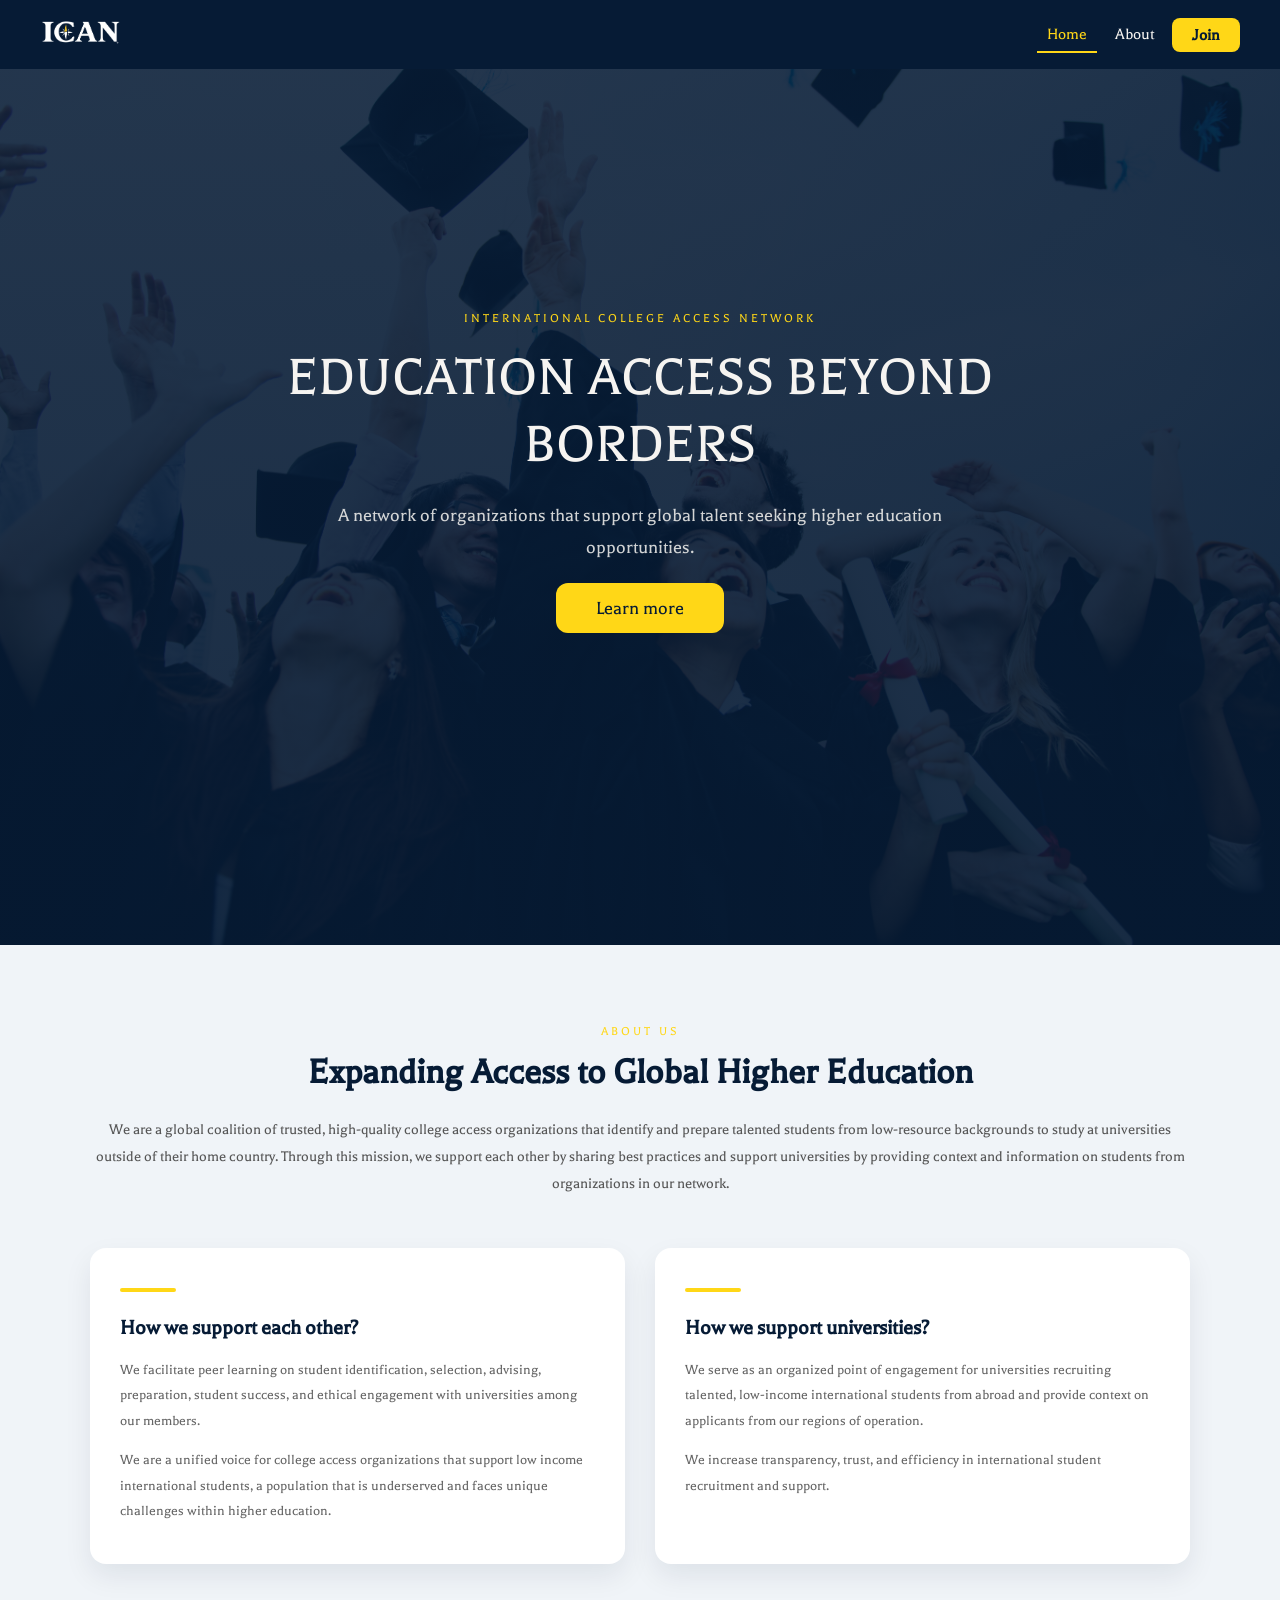
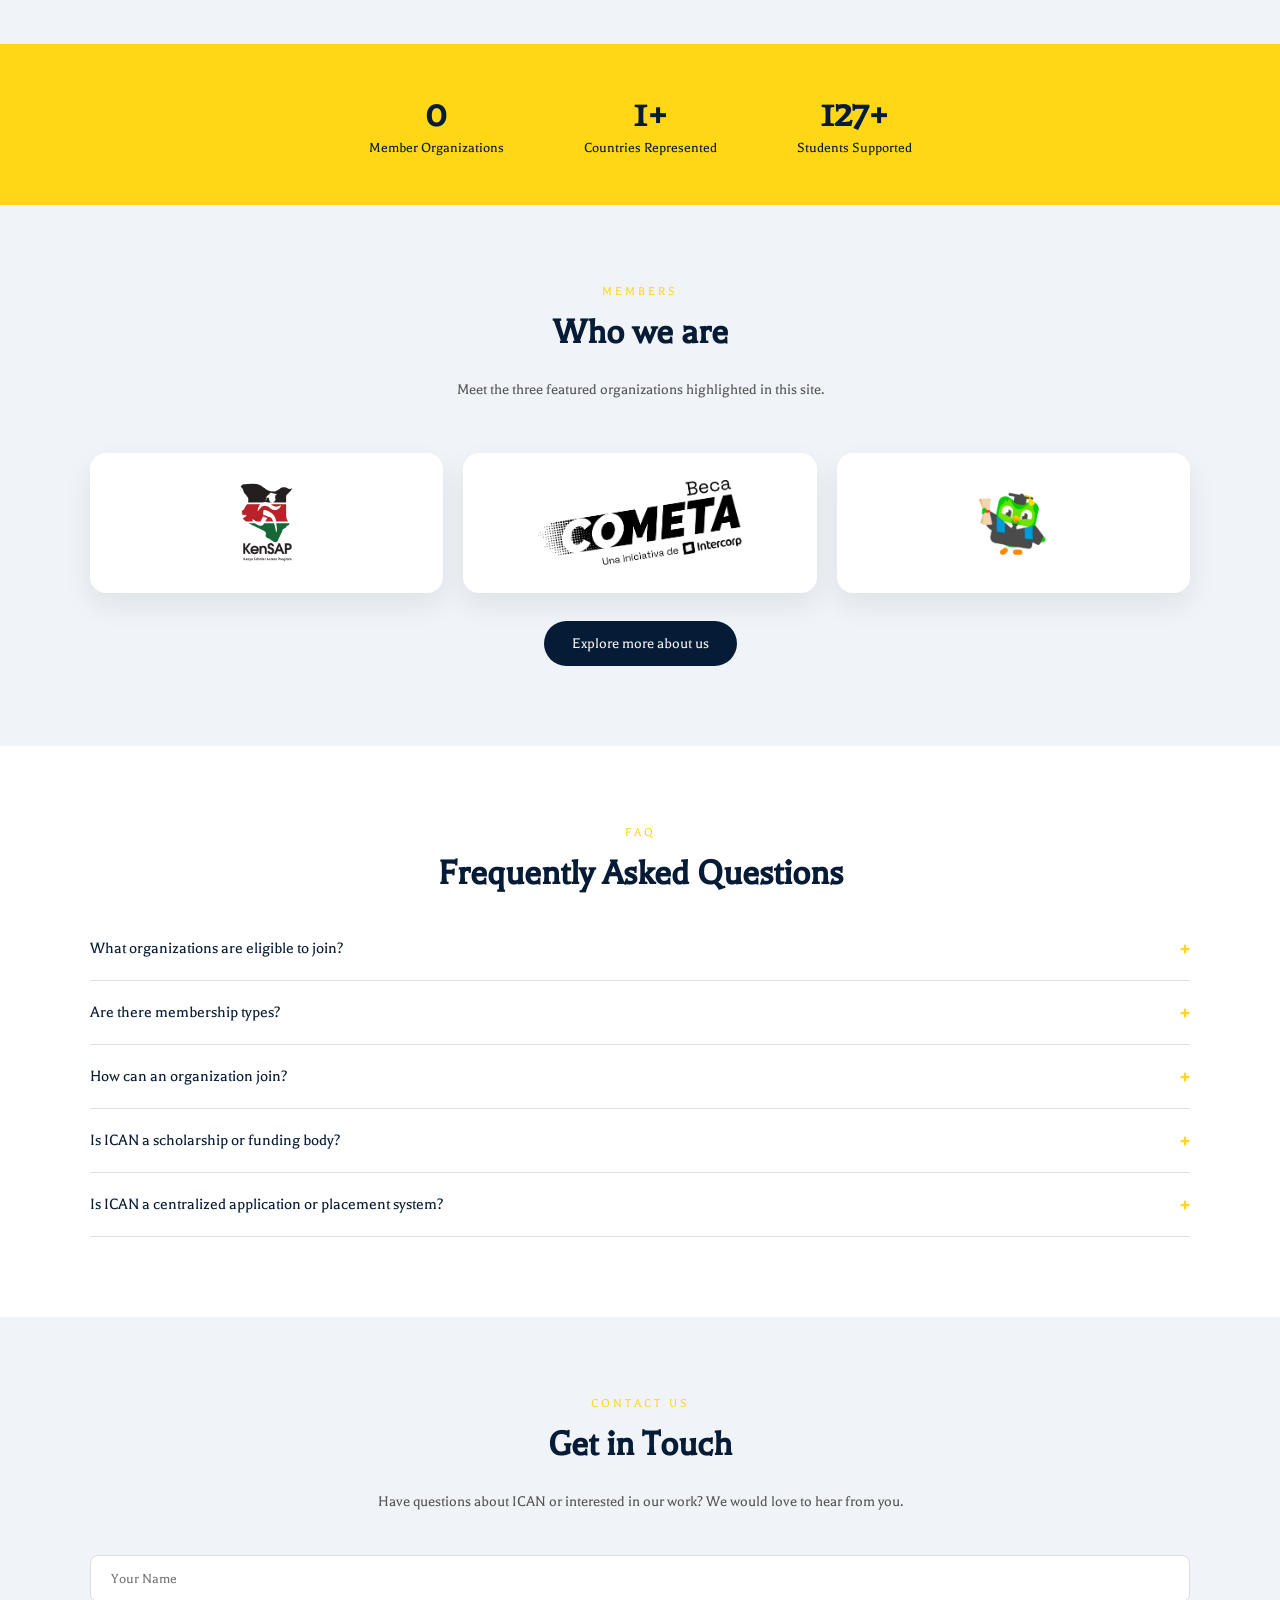
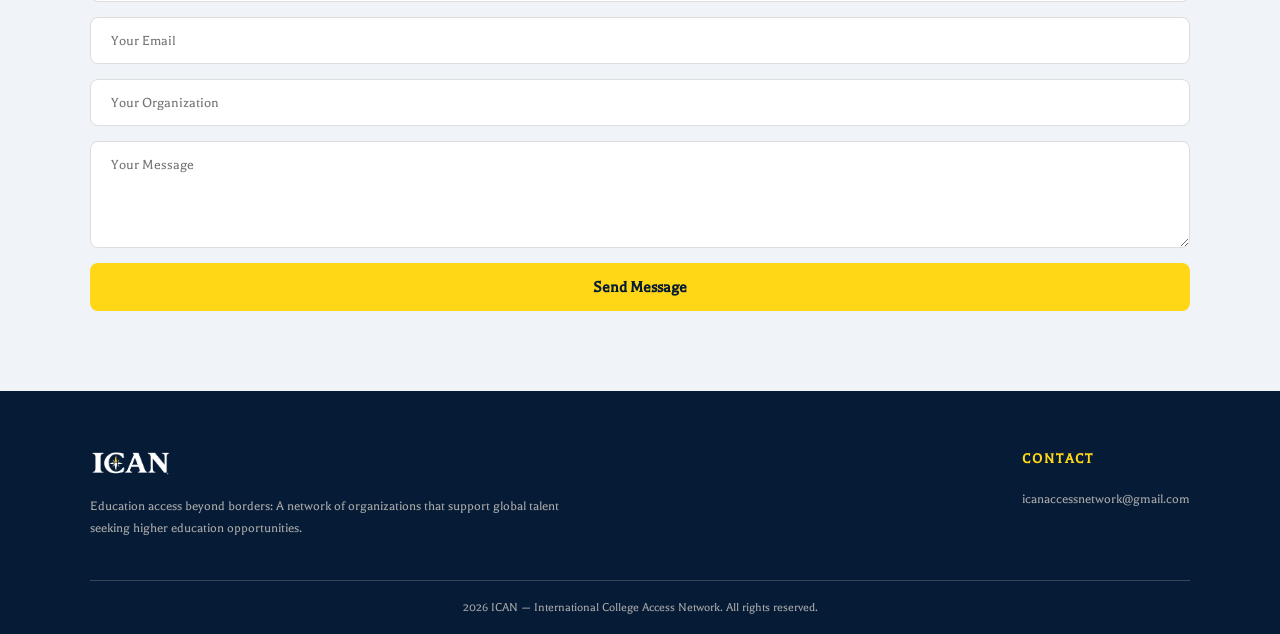
==== index.html @ 5ff7f8c3 "Update index.html" ====
<!DOCTYPE html>
<html lang="en">
<head>
    <meta charset="UTF-8">
    <meta name="viewport" content="width=device-width, initial-scale=1.0">
    <title>ICAN | Home</title>
    <link rel="stylesheet" href="style.css">
    <link rel="stylesheet" href="https://fonts.googleapis.com/css2?family=Balthazar&display=swap">
</head>
<body class="page-fade">
    <nav>
        <div class="logo">
            <a href="index.html">
                <img src="logo.png" alt="ICAN Logo">
            </a>
        </div>

        <ul class="nav-links">
            <li><a href="index.html">Home</a></li>
            <li><a href="about.html">About</a></li>
            <li><a href="https://docs.google.com/forms/d/e/1FAIpQLScRznWXV3ebC-kOn13JWvq_Vihhn7iYC-5w0QKcr7dS62vfdQ/viewform" class="nav-join-btn">Join</a></li>
        </ul>
    </nav>

    <header>
        <div class="header">
            <div class="header-content">
                <p class="header-tag">International College Access Network</p>
                <h1 class="header-headline">EDUCATION ACCESS BEYOND BORDERS</h1>
                <p class="header-sub">A network of organizations that support global talent seeking higher education opportunities.</p>
                <a href="about.html" class="btn">Learn more</a>
            </div>
        </div>
    </header>

    <section class="mission reveal" id="about">
        <p class="section-tag">About us</p>
        <h2 class="section-title">Expanding Access to Global Higher Education</h2>
        <p class="mission-text">
            We are a global coalition of trusted, high-quality college access organizations that identify and prepare talented students from low-resource backgrounds to study at universities outside of their home country. Through this mission, we support each other by sharing best practices and support universities by providing context and information on students from organizations in our network.
        </p>

        <div class="cards">
            <div class="card">
                <div class="card-accent"></div>
                <h3>How we support each other?</h3>
                <p>
                    We facilitate peer learning on student identification, selection, advising, preparation, student success, and ethical engagement with universities among our members.
                </p>
                <p>
                    We are a unified voice for college access organizations that support low income international students, a population that is underserved and faces unique challenges within higher education.
                </p>
            </div>

            <div class="card">
                <div class="card-accent"></div>
                <h3>How we support universities?</h3>
                <p>
                    We serve as an organized point of engagement for universities recruiting talented, low-income international students from abroad and provide context on applicants from our regions of operation.
                </p>
                <p>
                    We increase transparency, trust, and efficiency in international student recruitment and support.
                </p>
            </div>
        </div>
    </section>

    <section class="stats reveal">
        <div class="stat">
            <h2><span class="count" data-target="3">0</span></h2>
            <p>Member Organizations</p>
        </div>
        <div class="stat">
            <h2><span class="count" data-target="6">0</span>+</h2>
            <p>Countries Represented</p>
        </div>
        <div class="stat">
            <h2><span class="count" data-target="470">0</span>+</h2>
            <p>Students Supported</p>
        </div>
    </section>

    <section class="members reveal" id="members">
        <p class="section-tag">Members</p>
        <h2 class="section-title">Who we are</h2>
        <p class="members-subtitle">
            Meet the three featured organizations highlighted in this site.
        </p>

        <div class="members-grid members-grid-three">
            <div class="member-card">
                <img src="member1.png" alt="KenSAP">
            </div>
            <div class="member-card">
                <img src="member2.png" alt="Beca Cometa">
            </div>
            <div class="member-card">
                <img src="member3.png" alt="Duolingo University Access Program">
            </div>
        </div>

        <a href="about.html" class="members-page-link">Explore more about us</a>
    </section>

    <section class="faq reveal" id="faq">
        <p class="section-tag">FAQ</p>
        <h2 class="section-title">Frequently Asked Questions</h2>

        <div class="faq-list">
            <div class="faq-item">
                <button class="faq-question">What organizations are eligible to join? <span class="faq-icon">+</span></button>
                <div class="faq-answer">
                    <p>
                        ICAN membership is open to non-profit or mission-driven organizations that identify and support high-achieving students from low-resource backgrounds to access undergraduate education outside their home country. Eligible organizations must:
                    </p>
                    <ul class="faq-list-inner">
                        <li>Be a <strong>registered</strong> non-profit or mission driven organization.</li>
                        <li>Run a competitive selection process.</li>
                        <li>Provide college access advising or mentorship.</li>
                        <li>Demonstrate a commitment to ethical engagement and student success.</li>
                        <li>Serve primarily first generation and or low income students.</li>
                        <li>Not be a traditional diploma granting "schools".</li>
                        <li>Be <strong>nominated</strong> by a current member of ICAN.</li>
                    </ul>
                </div>
            </div>

            <div class="faq-item">
                <button class="faq-question">Are there membership types? <span class="faq-icon">+</span></button>
                <div class="faq-answer">
                    <p>Yes. ICAN offers two membership types:</p>
                    <ul class="faq-list-inner">
                        <li><strong>Executive Members:</strong> Founding organizations invited to co-create ICAN's structure, strategy, and standards.</li>
                        <li><strong>General Members:</strong> Organizations admitted through a formal application and review process after ICAN's launch.</li>
                    </ul>
                </div>
            </div>

            <div class="faq-item">
                <button class="faq-question">How can an organization join? <span class="faq-icon">+</span></button>
                <div class="faq-answer">
                    <p>
                        Organizations can join ICAN through a structured process that includes nomination and a formal application. Applicants must provide details about their mission, selection and advising model, team, and student outcomes. Membership decisions are based on alignment with ICAN's values, quality of programming, and capacity to contribute to the network.
                    </p>
                </div>
            </div>

            <div class="faq-item">
                <button class="faq-question">Is ICAN a scholarship or funding body? <span class="faq-icon">+</span></button>
                <div class="faq-answer">
                    <p>
                        No. ICAN does not provide scholarships or direct financial support. Instead, it strengthens the ecosystem of organizations that help students access funding and educational opportunities and provides context and information to universities.
                    </p>
                </div>
            </div>

            <div class="faq-item">
                <button class="faq-question">Is ICAN a centralized application or placement system? <span class="faq-icon">+</span></button>
                <div class="faq-answer">
                    <p>
                        No. ICAN is not a centralized application platform or placement service. Member organizations independently support their students through the college application process.
                    </p>
                </div>
            </div>
        </div>
    </section>

    <section class="contact reveal" id="contact">
        <p class="section-tag">Contact us</p>
        <h2 class="section-title">Get in Touch</h2>
        <p class="contact-text">Have questions about ICAN or interested in our work? We would love to hear from you.</p>

        <form class="contact-form" id="contactForm" action="https://formspree.io/f/mlgzbdea" method="POST">
            <input type="text" id="name" name="name" placeholder="Your Name" required>
            <input type="email" id="email" name="email" placeholder="Your Email" required>
            <input type="text" id="organization" name="organization" placeholder="Your Organization">
            <textarea id="message" name="message" placeholder="Your Message" rows="5" required></textarea>
            <input type="hidden" name="_subject" value="ICAN Contact Form Submission">
            <input type="hidden" name="_replyto" id="replyto">
            <button type="submit" class="contact-btn">Send Message</button>
        </form>

        <div id="formSuccess" class="form-success" style="display:none;">
            <p> Thank you! Your message has been sent. We'll be in touch soon.</p>
        </div>
    </section>

    <footer>
        <div class="footer-container">
            <div class="footer-brand">
                <img src="logo.png" alt="ICAN Logo">
                <p>Education access beyond borders: A network of organizations that support global talent seeking higher education opportunities.</p>
            </div>

            <div class="footer-contact">
                <h4>Contact</h4>
                <p>icanaccessnetwork@gmail.com</p>
            </div>
        </div>

        <div class="footer-bottom">
            <p> 2026 ICAN — International College Access Network. All rights reserved.</p>
        </div>
    </footer>

    <script>
        // Active nav link detection
        const currentPage = window.location.pathname.split('/').pop() || 'index.html';
        document.querySelectorAll('.nav-links a').forEach((link) => {
            const linkPage = link.getAttribute('href').split('/').pop();
            if (linkPage === currentPage) {
                link.parentElement.classList.add('active');
            }
        });

        // Counter animation
        const counters = document.querySelectorAll('.count');
        const observer = new IntersectionObserver((entries) => {
            entries.forEach((entry) => {
                if (entry.isIntersecting) {
                    const counter = entry.target;
                    const target = parseInt(counter.getAttribute('data-target'), 10);
                    const duration = 2000;
                    const step = target / (duration / 16);
                    let current = 0;
                    const update = () => {
                        current += step;
                        if (current < target) {
                            counter.textContent = Math.floor(current).toLocaleString();
                            requestAnimationFrame(update);
                        } else {
                            counter.textContent = target.toLocaleString();
                        }
                    };
                    update();
                    observer.unobserve(counter);
                }
            });
        }, { threshold: 0.5 });
        counters.forEach((counter) => observer.observe(counter));

        // FAQ accordion
        const faqButtons = document.querySelectorAll('.faq-question');
        faqButtons.forEach((button) => {
            button.addEventListener('click', () => {
                const item = button.parentElement;
                const isOpen = item.classList.contains('open');
                document.querySelectorAll('.faq-item').forEach((faqItem) => {
                    faqItem.classList.remove('open');
                    faqItem.querySelector('.faq-icon').textContent = '+';
                });
                if (!isOpen) {
                    item.classList.add('open');
                    button.querySelector('.faq-icon').textContent = '−';
                }
            });
        });

        // Contact form — submits via Formspree AJAX
        const contactForm = document.getElementById('contactForm');
        contactForm.addEventListener('submit', async (event) => {
            event.preventDefault();

            // Mirror email to _replyto hidden field
            document.getElementById('replyto').value = document.getElementById('email').value;

            const formData = new FormData(contactForm);
            const submitBtn = contactForm.querySelector('.contact-btn');
            submitBtn.textContent = 'Sending…';
            submitBtn.disabled = true;

            try {
                const response = await fetch(contactForm.action, {
                    method: 'POST',
                    body: formData,
                    headers: { 'Accept': 'application/json' }
                });

                if (response.ok) {
                    contactForm.style.display = 'none';
                    document.getElementById('formSuccess').style.display = 'block';
                } else {
                    const data = await response.json();
                    const errorMsg = data.errors ? data.errors.map(e => e.message).join(', ') : 'Something went wrong. Please try again or email us directly.';
                    alert(errorMsg);
                    submitBtn.textContent = 'Send Message';
                    submitBtn.disabled = false;
                }
            } catch (err) {
                alert('Could not send your message. Please email us directly at icanaccessnetwork@gmail.com');
                submitBtn.textContent = 'Send Message';
                submitBtn.disabled = false;
            }
        });

        // Scroll reveal
        const revealElements = document.querySelectorAll('.reveal');
        const revealObserver = new IntersectionObserver((entries) => {
            entries.forEach((entry) => {
                if (entry.isIntersecting) {
                    entry.target.classList.add('revealed');
                }
            });
        }, { threshold: 0.15 });
        revealElements.forEach((element) => revealObserver.observe(element));
    </script>
</body>
</html>
---- style.css ----
* {
    margin: 0;
    padding: 0;
    box-sizing: border-box;
    font-family: "Balthazar", serif;
}

html {
    scroll-behavior: smooth;
}

body {
    background-color: #f6f4f1;
    color: #061b35;
}

/* ─── Page fade ─── */
.page-fade {
    animation: pageFade 0.6s ease;
}

@keyframes pageFade {
    from { opacity: 0; transform: translateY(8px); }
    to   { opacity: 1; transform: translateY(0); }
}

/* ─── Scroll reveal ─── */
.reveal {
    opacity: 0;
    transform: translateY(26px);
    transition: opacity 0.7s ease, transform 0.7s ease;
}

.reveal.revealed {
    opacity: 1;
    transform: translateY(0);
}

/* ══════════════════════════════
   NAVIGATION
══════════════════════════════ */
nav {
    background-color: #061b35;
    width: 100%;
    display: flex;
    align-items: center;
    justify-content: space-between;
    padding: 0 40px;
    position: fixed;
    top: 0;
    z-index: 1000;
}

.logo img {
    width: 80px;
    height: auto;
    margin: 20px 0;
}

.nav-links {
    list-style-type: none;
    display: flex;
    align-items: center;
    gap: 8px;
    margin: 0;
    font-size: 17px;
}

.nav-links li {
    display: inline-block;
    position: relative;
}

.nav-links li a {
    text-decoration: none;
    color: #f6f4f1;
    padding: 8px 10px;
    border-bottom: 2px solid transparent;
    transition: 0.35s ease;
    display: inline-block;
    font-size: 17px;
    font-family: "Balthazar", serif;
}

.nav-links li a:hover,
.nav-links li.active a {
    color: #ffd717;
    border-bottom: 2px solid #ffd717;
}

.nav-join-btn {
    background-color: #ffd717 !important;
    color: #061b35 !important;
    border-radius: 8px !important;
    padding: 8px 20px !important;
    border-bottom: none !important;
    font-weight: bold;
    transition: background-color 0.25s ease, transform 0.25s ease !important;
}

.nav-join-btn:hover {
    background-color: #f6f4f1 !important;
    color: #061b35 !important;
    border-bottom: none !important;
    transform: translateY(-1px);
}

/* ══════════════════════════════
   PAGE INDEX (TABLE OF CONTENTS)
══════════════════════════════ */
.page-index {
    padding: 60px 250px 40px;
    background-color: #ffd717;
    margin: 0 auto;
    grid-template-columns: repeat(3, minmax(0, 1fr));
}

.index-content {
    display: flex;
    flex-direction: column;
    gap: 18px;
    
}

.index-title {
    color: #061b35;
    font-size: 25px;
    font-weight: bold;
    margin: 0;
}

.index-list {
    list-style: none;
    display: flex;
    gap: 50px;
    padding-left: 0;
}

.index-list li {
    display: block;
}

.index-list a {
    color: #555;
    text-decoration: none;
    font-size: 20px;
    padding: 8px 0;
    border-bottom: 2px solid transparent;
    transition: color 0.3s ease, border-color 0.3s ease;
    display: inline-block;
}

.index-list a:hover {
    color: #f6f4f1;
    border-bottom: 2px solid #f6f4f1;
}

/* ══════════════════════════════
   HOME HEADER
══════════════════════════════ */
.header {
    background-image: linear-gradient(rgba(6, 27, 53, 0.88), rgba(6, 27, 53, 0.92)), url(background.jpg);
    height: 105vh;
    background-size: cover;
    background-position: center;
    display: flex;
    align-items: center;
    justify-content: center;
    text-align: center;
}

.header-content {
    display: flex;
    flex-direction: column;
    align-items: center;
    gap: 20px;
    max-width: 900px;
    padding: 0 40px;
}

.header-tag {
    color: #ffd717;
    font-size: 13px;
    letter-spacing: 3px;
    text-transform: uppercase;
}

.header-headline {
    color: #f6f4f1;
    font-size: 58px;
    line-height: 1.15;
    font-weight: normal;
}

.header-sub {
    color: rgba(246, 244, 241, 0.85);
    font-size: 20px;
    line-height: 1.6;
    max-width: 620px;
}

.header .btn {
    position: static;
    transform: none;
}

.header .btn:hover {
    transform: translateY(-2px);
}

/* ══════════════════════════════
   SUBPAGE HEROES
══════════════════════════════ */
.subpage-hero,
.members-hero,
.membership-hero {
    min-height: 72vh;
    padding: 140px 40px 80px;
    display: flex;
    align-items: center;
    justify-content: center;
}

.subpage-hero {
    background:
        linear-gradient(120deg, rgba(10, 31, 56, 0.9), rgba(56, 88, 122, 0.72)),
        url("background3.jpg");
    height: 77vh;
    background-size: cover;
    background-position: center;
}

.membership-hero {
    background:
        linear-gradient(130deg, rgba(15, 34, 57, 0.92), rgba(69, 96, 117, 0.78)),
        url("background.jpg");
    background-size: cover;
    background-position: center;
}

.members-hero {
    background:
        linear-gradient(120deg, rgba(10, 31, 56, 0.9), rgba(56, 88, 122, 0.72)),
        url("background2.jpg");
    background-size: cover;
    background-position: center;
}

.subpage-overlay,
.members-hero-overlay {
    max-width: 900px;
    text-align: center;
}

.subpage-tag,
.section-tag,
.member-region {
    color: #ffd717;
    font-size: 13px;
    letter-spacing: 3px;
    text-transform: uppercase;
    margin-bottom: 15px;
}

.subpage-overlay h1,
.members-hero-overlay h1 {
    font-size: 58px;
    color: #f6f4f1;
    margin-bottom: 18px;
}

.subpage-text,
.members-hero-text {
    max-width: 720px;
    margin: 0 auto;
    color: rgba(246, 244, 241, 0.9);
    font-size: 18px;
    line-height: 1.7;
}

/* ══════════════════════════════
   SHARED BUTTON
══════════════════════════════ */
.btn {
    display: inline-block;
    padding: 15px 40px;
    background-color: #ffd717;
    color: #061b35;
    font-size: 20px;
    text-decoration: none;
    border-radius: 12px;
    transition: transform 0.25s ease, background-color 0.25s ease;
}

.btn:hover {
    transform: translateY(-2px);
    background-color: #f6f4f1;
}

/* ══════════════════════════════
   SECTION PADDING
══════════════════════════════ */
.mission,
.members,
.faq,
.contact,
.content-page,
.profiles-page {
    padding: 80px 40px;
}

/* ══════════════════════════════
   MISSION SECTION
══════════════════════════════ */
.mission {
    background-color: #f0f4f8;
    text-align: center;
}

.section-title {
    color: #061b35;
    font-size: 38px;
    font-weight: bold;
    margin-bottom: 25px;
}

.mission-text,
.members-subtitle,
.contact-text,
.content-paragraph,
.profiles-intro p,
.member-info p,
.member-contact p,
.content-list li {
    color: #555;
    font-size: 16px;
    line-height: 1.7;
}

.mission-text,
.faq-list,
.contact-form,
.content-section {
    max-width: 1100px;
    margin-left: auto;
    margin-right: auto;
}

.mission-text,
.content-paragraph {
    margin-bottom: 50px;
}

/* ─── Two-col cards ─── */
.cards {
    max-width: 1100px;
    margin: 0 auto;
    display: grid;
    grid-template-columns: repeat(2, minmax(0, 1fr));
    gap: 30px;
}

.card,
.member-card,
.stack-card {
    background-color: #ffffff;
    border-radius: 16px;
    box-shadow: 0 12px 28px rgba(6, 27, 53, 0.08);
}

.card,
.stack-card {
    padding: 40px 30px;
    text-align: left;
    transition: transform 0.3s ease, box-shadow 0.3s ease;
}

.card:hover,
.member-card:hover,
.stack-card:hover {
    transform: translateY(-6px);
    box-shadow: 0 18px 38px rgba(6, 27, 53, 0.14);
}

.card-accent {
    width: 56px;
    height: 4px;
    background-color: #ffd717;
    border-radius: 999px;
    margin-bottom: 24px;
}

.card h3,
.stack-card h3 {
    color: #061b35;
    font-size: 22px;
    font-weight: bold;
    margin-bottom: 18px;
}

.card p {
    color: #666;
    font-size: 15px;
    line-height: 1.7;
    margin-bottom: 14px;
}

.card p:last-child { margin-bottom: 0; }

.content-section { margin-bottom: 60px; }

.content-list {
    list-style: none;
    margin-top: 14px;
    display: grid;
    gap: 10px;
}

.content-list li {
    padding-left: 16px;
    position: relative;
}

.content-list li::before {
    content: "";
    width: 7px;
    height: 7px;
    border-radius: 50%;
    background-color: #ffd717;
    position: absolute;
    left: 0;
    top: 10px;
}

/* ══════════════════════════════
   STATS BAR
══════════════════════════════ */
.stats {
    background-color: #ffd717;
    display: flex;
    justify-content: center;
    align-items: center;
    gap: 80px;
    padding: 50px 40px;
    flex-wrap: wrap;
}

.stat { text-align: center; }

.stat h2 {
    color: #061b35;
    font-size: 40px;
}

.stat p {
    color: #061b35;
    font-size: 15px;
    margin-top: 5px;
}

/* ══════════════════════════════
   MEMBERS SECTION (HOME)
══════════════════════════════ */
.members {
    background-color: #f0f4f8;
    text-align: center;
}

.members-subtitle {
    max-width: 750px;
    margin: 0 auto 50px auto;
}

.members-grid {
    display: grid;
    gap: 20px;
    max-width: 1100px;
    margin: 0 auto 28px auto;
}

.members-grid-three {
    grid-template-columns: repeat(3, minmax(0, 1fr));
}

.member-card {
    padding: 20px;
    display: flex;
    align-items: center;
    justify-content: center;
    height: 140px;
    transition: transform 0.3s ease, box-shadow 0.3s ease;
}

.member-card img {
    max-width: 100%;
    max-height: 85px;
    object-fit: contain;
}

.members-page-link {
    display: inline-block;
    padding: 14px 28px;
    border-radius: 999px;
    background: #061b35;
    color: #f6f4f1;
    text-decoration: none;
    transition: 0.3s ease;
}

.members-page-link:hover {
    background: #ffd717;
    color: #061b35;
}

/* ══════════════════════════════
   FAQ
══════════════════════════════ */
.faq {
    background-color: #ffffff;
    text-align: center;
}

.faq-list { text-align: left; }

.faq-item {
    border-bottom: 1px solid #e0e0e0;
}

.faq-question {
    width: 100%;
    background: none;
    border: none;
    text-align: left;
    padding: 20px 0;
    font-size: 17px;
    color: #061b35;
    cursor: pointer;
    display: flex;
    justify-content: space-between;
    align-items: center;
    transition: color 0.3s ease;
    font-family: "Balthazar", serif;
}

.faq-question:hover { color: #ffd717; }

.faq-icon {
    font-size: 22px;
    color: #ffd717;
    font-weight: bold;
}

.faq-answer {
    max-height: 0;
    overflow: hidden;
    transition: max-height 0.4s ease, padding 0.4s ease;
    padding: 0;
}

.faq-item.open .faq-answer {
    max-height: 700px;
    padding-bottom: 20px;
}

.faq-answer p {
    color: #555;
    font-size: 15px;
    line-height: 1.7;
}

.faq-list-inner {
    list-style: none;
    margin-top: 14px;
    padding: 0;
    display: block;
}

.faq-list-inner li {
    display: block;
    width: 100%;
    color: #555;
    font-size: 15px;
    line-height: 1.7;
    padding: 8px 0 8px 15px;
    border-left: 3px solid #ffd717;
    margin-bottom: 10px;
}

/* ══════════════════════════════
   CONTACT
══════════════════════════════ */
.contact {
    background-color: #f0f4f8;
    text-align: center;
}

.contact-text {
    max-width: 600px;
    margin: 0 auto 40px auto;
}

.contact-form {
    display: flex;
    flex-direction: column;
    gap: 15px;
}

.contact-form input,
.contact-form textarea {
    padding: 15px 20px;
    border: 1px solid #ddd;
    border-radius: 8px;
    font-size: 15px;
    background-color: #ffffff;
    color: #061b35;
    outline: none;
    transition: border 0.3s ease, box-shadow 0.3s ease;
    font-family: "Balthazar", serif;
}

.contact-form input:focus,
.contact-form textarea:focus {
    border: 1px solid #ffd717;
    box-shadow: 0 0 0 4px rgba(255, 215, 23, 0.12);
}

.contact-btn {
    background-color: #ffd717;
    color: #061b35;
    border: none;
    padding: 15px 40px;
    font-size: 17px;
    cursor: pointer;
    border-radius: 8px;
    transition: background-color 0.3s ease, color 0.3s ease, transform 0.25s ease;
    font-weight: bold;
    font-family: "Balthazar", serif;
}

.contact-btn:hover {
    background-color: #061b35;
    color: #ffd717;
    transform: translateY(-2px);
}

.form-success {
    max-width: 1100px;
    margin: 0 auto;
    padding: 30px;
    background-color: #ffffff;
    border-radius: 12px;
    border-left: 5px solid #ffd717;
    text-align: center;
}

.form-success p {
    color: #061b35;
    font-size: 18px;
}

/* ══════════════════════════════
   MEMBER PROFILE CARDS (ABOUT PAGE)
══════════════════════════════ */
.profiles-intro {
    text-align: left;
    margin-bottom: 50px;
    max-width: 1100px;
    margin-left: auto;
    margin-right: auto;
}

.member-simple-list {
    display: flex;
    flex-direction: column;
    gap: 32px;
    max-width: 1100px;
    margin-left: auto;
    margin-right: auto;
}

.member-simple-card {
    background-color: #ffffff;
    border-radius: 20px;
    box-shadow: 0 12px 32px rgba(6, 27, 53, 0.09);
    border-left: 6px solid #ffd717;
    padding: 32px;
    transition: transform 0.3s ease, box-shadow 0.3s ease;
}

.member-simple-card:hover {
    transform: translateY(-4px);
    box-shadow: 0 20px 44px rgba(6, 27, 53, 0.13);
}

/* ─── Card top: logo + name ─── */
.member-card-top {
    display: flex;
    align-items: center;
    gap: 20px;
    margin-bottom: 24px;
}

.member-profile-logo {
    width: 100px;
    min-width: 100px;
    height: 100px;
    border-radius: 14px;
    background-color: #f6f4f1;
    border: 1px solid #e8e4dc;
    display: flex;
    align-items: center;
    justify-content: center;
    padding: 10px;
}

.member-profile-logo img {
    max-width: 100%;
    max-height: 70px;
    object-fit: contain;
}

.member-header-copy {
    display: flex;
    flex-direction: column;
    gap: 6px;
}

.member-region-badge {
    display: inline-block;
    background-color: #061b35;
    color: #ffd717;
    font-size: 11px;
    letter-spacing: 2px;
    text-transform: uppercase;
    padding: 3px 12px;
    border-radius: 4px;
    width: fit-content;
}

.member-header-copy h3 {
    color: #061b35;
    font-size: 24px;
    font-weight: bold;
}

/* ─── Stats strip ─── */
.member-stats-strip {
    display: flex;
    border-radius: 12px;
    overflow: hidden;
    margin-bottom: 24px;
}

.member-stat-block {
    flex: 1;
    background-color: #061b35;
    padding: 16px 20px;
    text-align: center;
    border-right: 1px solid rgba(255, 255, 255, 0.07);
    display: flex;
    flex-direction: column;
    gap: 4px;
}

.member-stat-block:last-child {
    border-right: none;
}

.msb-num {
    color: #ffd717;
    font-size: 26px;
    font-family: "Balthazar", serif;
    line-height: 1;
}

.msb-lbl {
    color: rgba(246, 244, 241, 0.55);
    font-size: 11px;
    letter-spacing: 1.5px;
    text-transform: uppercase;
}

.member-info-grid {
    display: grid;
    grid-template-columns: 1fr ;
    gap: 14px;
    margin-bottom: 26px;
}

.mig-full {
    grid-column: 1 / -1;
}

.mig-block {
    background-color: #f6f4f1;
    border-radius: 12px;
    padding: 18px 20px;
}

.mig-label {
    font-size: 16px;
    letter-spacing: 2.5px;
    text-transform: uppercase;
    color: #ffd717;
    margin-bottom: 8px;
}

.mig-text {
    color: #444;
    font-size: 16px;
    line-height: 1.7;
}

/* ─── University placements carousel ─── */
.member-placements {
    margin-bottom: 24px;
}

.placements-header {
    display: flex;
    align-items: center;
    justify-content: space-between;
    margin-bottom: 12px;
}

.placements-label {
    font-size: 16px;
    letter-spacing: 2.5px;
    text-transform: uppercase;
    color: #ffd717;
}

.uni-nav-btns {
    display: flex;
    gap: 6px;
}

.uni-nav-btn {
    width: 30px;
    height: 30px;
    border-radius: 50%;
    background-color: #061b35;
    color: #ffd717;
    border: none;
    cursor: pointer;
    font-size: 14px;
    display: flex;
    align-items: center;
    justify-content: center;
    transition: background-color 0.2s ease, color 0.2s ease;
}

.uni-nav-btn:hover {
    background-color: #ffd717;
    color: #061b35;
}

.uni-track-wrap {
    overflow: hidden;
}

.uni-track {
    display: flex;
    gap: 10px;
    transition: transform 0.35s ease;
    will-change: transform;
}

.uni-logo-item {
    flex-shrink: 0;
    width: 72px;
    height: 72px;
    background-color: #f6f4f1;
    border: 1px solid #e4e0d8;
    border-radius: 10px;
    display: flex;
    align-items: center;
    justify-content: center;
    padding: 8px;
    position: relative;
    transition: transform 0.2s ease, border-color 0.2s ease, box-shadow 0.2s ease;
    cursor: default;
}

.uni-logo-item:hover {
    transform: translateY(-3px);
    border-color: #ffd717;
    box-shadow: 0 6px 16px rgba(6, 27, 53, 0.1);
}

.uni-logo-item img {
    max-width: 100%;
    max-height: 48px;
    object-fit: contain;
}

.uni-logo-item::after {
    content: attr(title);
    position: absolute;
    bottom: calc(100% + 8px);
    left: 50%;
    transform: translateX(-50%);
    background: #061b35;
    color: #f6f4f1;
    font-size: 11px;
    white-space: nowrap;
    padding: 4px 10px;
    border-radius: 6px;
    pointer-events: none;
    opacity: 0;
    transition: opacity 0.2s ease;
    z-index: 10;
}

.uni-logo-item:hover::after {
    opacity: 1;
}

/* ─── Contact links ─── */
.member-contact {
    padding-top: 20px;
    border-top: 1px solid #ebe7e0;
}

.member-contact-links {
    display: flex;
    flex-wrap: wrap;
    gap: 20px;
    align-items: center;
}

.member-contact-item {
    display: inline-flex;
    align-items: center;
    gap: 8px;
    color: #555;
    text-decoration: none;
    font-size: 14px;
    transition: color 0.25s ease;
}

.member-contact-item:hover {
    color: #ffd717;
}

.contact-icon {
    width: 18px;
    height: 18px;
    object-fit: contain;
    flex-shrink: 0;
}

/* ══════════════════════════════
   MISSION / VISION BLOCKS
══════════════════════════════ */
.mv-section {
    padding: 90px 40px;
    background-color: #f6f4f1;
    display: flex;
    flex-direction: column;
    gap: 90px;
    max-width: 1100px;
    margin: 0 auto;
}

.mv-block {
    display: grid;
    grid-template-columns: 1fr 1fr;
    gap: 70px;
    align-items: center;
}

.mv-block-reverse { grid-template-columns: 1fr 1fr; }
.mv-block-reverse .mv-copy  { order: 1; }
.mv-block-reverse .mv-image { order: 2; }

.mv-image {
    border-radius: 14px;
    overflow: hidden;
    box-shadow: 0 18px 40px rgba(6, 27, 53, 0.13);
}

.mv-image img {
    width: 100%;
    height: 360px;
    object-fit: cover;
    display: block;
    transition: transform 0.5s ease;
}

.mv-image:hover img { transform: scale(1.03); }

.mv-copy {
    display: flex;
    flex-direction: column;
    gap: 16px;
}

.mv-label {
    color: #ffd717;
    font-size: 13px;
    letter-spacing: 3px;
    text-transform: uppercase;
}

.mv-accent {
    width: 50px;
    height: 4px;
    background-color: #ffd717;
    border-radius: 999px;
}

.mv-copy h2 {
    font-size: 38px;
    color: #061b35;
    font-weight: bold;
    line-height: 1.2;
}

.mv-copy p {
    color: #555;
    font-size: 16px;
    line-height: 1.8;
}

/* ══════════════════════════════
   CORE VALUES GRID
══════════════════════════════ */
.values-section {
    padding: 90px 40px;
    background-color: #f0f4f8;
    text-align: center;
}

.values-header {
    max-width: 680px;
    margin: 0 auto 60px auto;
}

.values-subtitle {
    color: #555;
    font-size: 16px;
    line-height: 1.7;
    margin-top: 12px;
}

.values-grid {
    display: grid;
    grid-template-columns: repeat(3, 1fr);
    gap: 48px 36px;
    max-width: 1100px;
    margin: 0 auto;
}

.value-card {
    display: flex;
    flex-direction: column;
    align-items: center;
    gap: 16px;
}

.value-icon-wrap {
    width: 100px;
    height: 100px;
    border-radius: 50%;
    background-color: #ffffff;
    border: 2px solid #e8e4dc;
    display: flex;
    align-items: center;
    justify-content: center;
    padding: 16px;
    transition: transform 0.3s ease, box-shadow 0.3s ease, border-color 0.3s ease;
}

.value-icon-wrap:hover {
    transform: translateY(-6px);
    box-shadow: 0 14px 30px rgba(6, 27, 53, 0.12);
    border-color: #ffd717;
}

.value-icon-wrap img {
    max-width: 100%;
    max-height: 54px;
    object-fit: contain;
}

.value-title {
    font-size: 13px;
    letter-spacing: 2px;
    text-transform: uppercase;
    font-weight: bold;
    color: #061b35;
    font-family: "Balthazar", serif;
}

.value-desc {
    color: #555;
    font-size: 15px;
    line-height: 1.75;
    max-width: 280px;
    text-align: center;
}

/* ══════════════════════════════
   FOOTER
══════════════════════════════ */
footer {
    background-color: #061b35;
    color: #f6f4f1;
    padding: 60px 40px 0 40px;
}

.footer-container {
    display: flex;
    justify-content: space-between;
    align-items: flex-start;
    flex-wrap: wrap;
    gap: 40px;
    max-width: 1100px;
    margin: 0 auto;
    padding-bottom: 40px;
    border-bottom: 1px solid rgba(246, 244, 241, 0.2);
}

.footer-brand img {
    width: 80px;
    margin-bottom: 15px;
}

.footer-brand p {
    color: #aaa;
    font-size: 14px;
    max-width: 500px;
    line-height: 1.6;
}

.footer-contact h4 {
    color: #ffd717;
    font-size: 15px;
    letter-spacing: 2px;
    text-transform: uppercase;
    margin-bottom: 20px;
}

.footer-contact p {
    color: #aaa;
    font-size: 14px;
    line-height: 1.9;
}

.footer-bottom {
    text-align: center;
    padding: 20px 0;
    color: #aaa;
    font-size: 13px;
}

/* ══════════════════════════════
   RESPONSIVE
══════════════════════════════ */
@media (max-width: 980px) {
    nav {
        padding: 10px 20px;
        flex-wrap: wrap;
        justify-content: center;
        gap: 12px;
    }

    .nav-links {
        flex-wrap: wrap;
        justify-content: center;
    }

    .cards {
        grid-template-columns: 1fr;
    }

    .members-grid-three {
        grid-template-columns: repeat(2, minmax(0, 1fr));
    }

    .mv-block,
    .mv-block-reverse {
        grid-template-columns: 1fr;
        gap: 36px;
    }

    .mv-block-reverse .mv-copy  { order: 2; }
    .mv-block-reverse .mv-image { order: 1; }

    .values-grid {
        grid-template-columns: repeat(2, 1fr);
    }

    .member-info-grid {
        grid-template-columns: 1fr;
    }
}

@media (max-width: 640px) {
    .header { height: 65vh; }
    .header-headline { font-size: 36px; }
    .header-sub { font-size: 17px; }

    .mission,
    .members,
    .faq,
    .contact,
    .content-page,
    .profiles-page,
    .subpage-hero,
    .members-hero,
    .membership-hero,
    .page-index {
        padding: 70px 20px;
    }

    .section-title,
    .subpage-overlay h1,
    .members-hero-overlay h1 {
        font-size: 30px;
    }

    .stats { gap: 32px; }

    .members-grid-three { grid-template-columns: 1fr; }

    .member-card-top { flex-direction: column; }

    .member-stats-strip { flex-direction: column; border-radius: 12px; }

    .member-stat-block {
        border-right: none;
        border-bottom: 1px solid rgba(255, 255, 255, 0.07);
    }

    .member-stat-block:last-child { border-bottom: none; }

    .footer-container { flex-direction: column; }

    .mv-section { padding: 60px 20px; gap: 60px; }

    .values-section { padding: 60px 20px; }

    .mv-copy h2 { font-size: 28px; }

    .mv-image img { height: 260px; }

    .values-grid { grid-template-columns: 1fr; }

    .uni-logo-item { width: 60px; height: 60px; }

    .page-index {
        padding: 50px 20px;
    }

    .index-title {
        font-size: 18px;
    }

    .index-list a {
        font-size: 14px;
    }
}
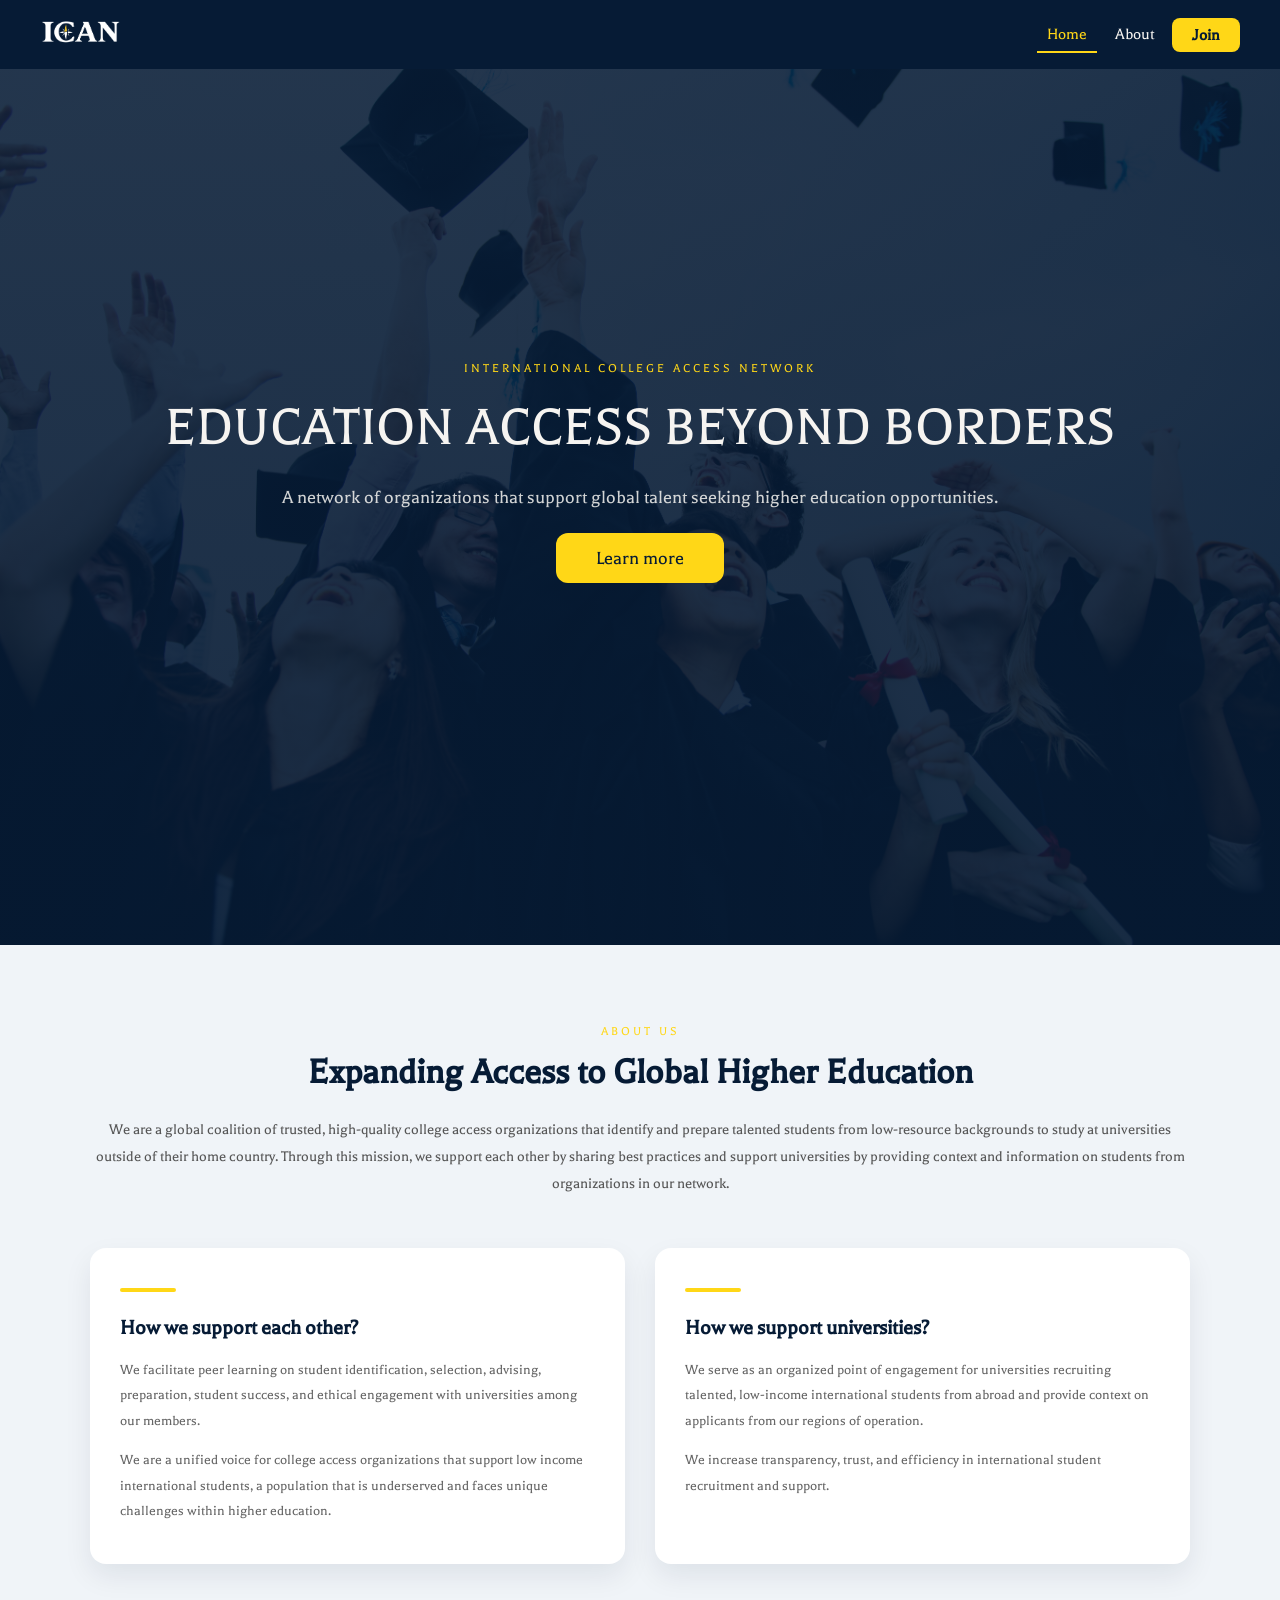
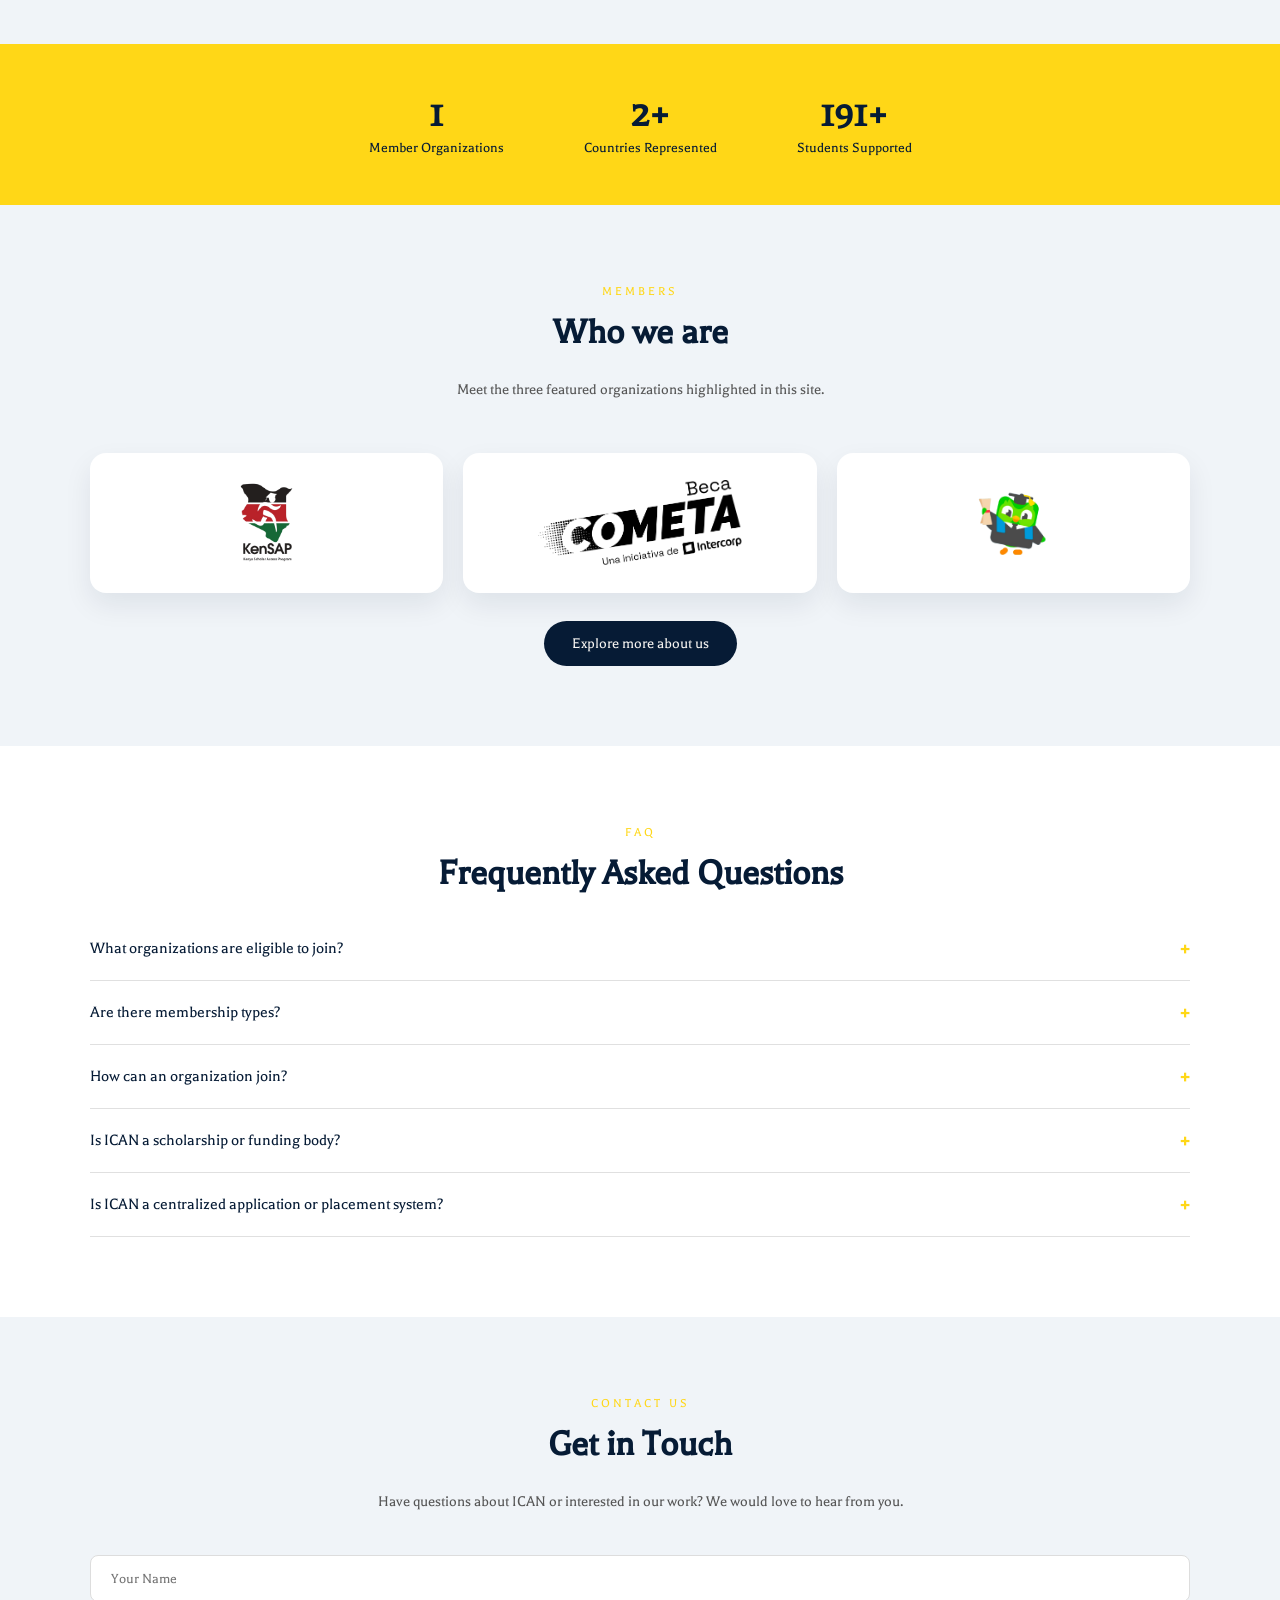
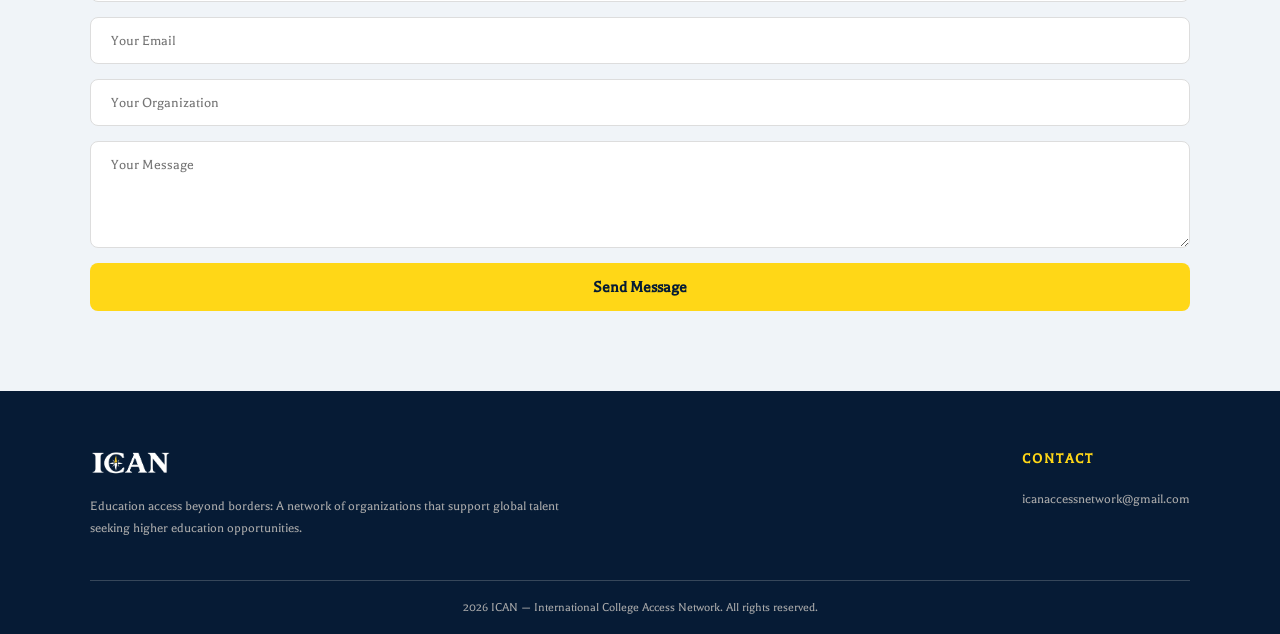
==== commit 44533559: "Update index.html" ====
--- a/index.html
+++ b/index.html
@@ -181,7 +181,7 @@
         </form>
 
         <div id="formSuccess" class="form-success" style="display:none;">
-            <p> Thank you! Your message has been sent. We'll be in touch soon.</p>
+            <p> Thank you! Your message has been sent. We will be in touch soon.</p>
         </div>
     </section>
 
--- a/style.css
+++ b/style.css
@@ -105,62 +105,13 @@
     transform: translateY(-1px);
 }
 
-/* ══════════════════════════════
-   PAGE INDEX (TABLE OF CONTENTS)
-══════════════════════════════ */
-.page-index {
-    padding: 60px 250px 40px;
-    background-color: #ffd717;
-    margin: 0 auto;
-    grid-template-columns: repeat(3, minmax(0, 1fr));
-}
-
-.index-content {
-    display: flex;
-    flex-direction: column;
-    gap: 18px;
-    
-}
-
-.index-title {
-    color: #061b35;
-    font-size: 25px;
-    font-weight: bold;
-    margin: 0;
-}
-
-.index-list {
-    list-style: none;
-    display: flex;
-    gap: 50px;
-    padding-left: 0;
-}
-
-.index-list li {
-    display: block;
-}
-
-.index-list a {
-    color: #555;
-    text-decoration: none;
-    font-size: 20px;
-    padding: 8px 0;
-    border-bottom: 2px solid transparent;
-    transition: color 0.3s ease, border-color 0.3s ease;
-    display: inline-block;
-}
-
-.index-list a:hover {
-    color: #f6f4f1;
-    border-bottom: 2px solid #f6f4f1;
-}
 
 /* ══════════════════════════════
    HOME HEADER
 ══════════════════════════════ */
 .header {
     background-image: linear-gradient(rgba(6, 27, 53, 0.88), rgba(6, 27, 53, 0.92)), url(background.jpg);
-    height: 105vh;
+    height: 105dvh;
     background-size: cover;
     background-position: center;
     display: flex;
@@ -174,7 +125,7 @@
     flex-direction: column;
     align-items: center;
     gap: 20px;
-    max-width: 900px;
+    max-width: 1400px;
     padding: 0 40px;
 }
 
@@ -196,12 +147,13 @@
     color: rgba(246, 244, 241, 0.85);
     font-size: 20px;
     line-height: 1.6;
-    max-width: 620px;
+    max-width: 820px;
 }
 
 .header .btn {
     position: static;
     transform: none;
+    font-size: 20px;
 }
 
 .header .btn:hover {
@@ -1261,4 +1213,4 @@
     .index-list a {
         font-size: 14px;
     }
-}+}
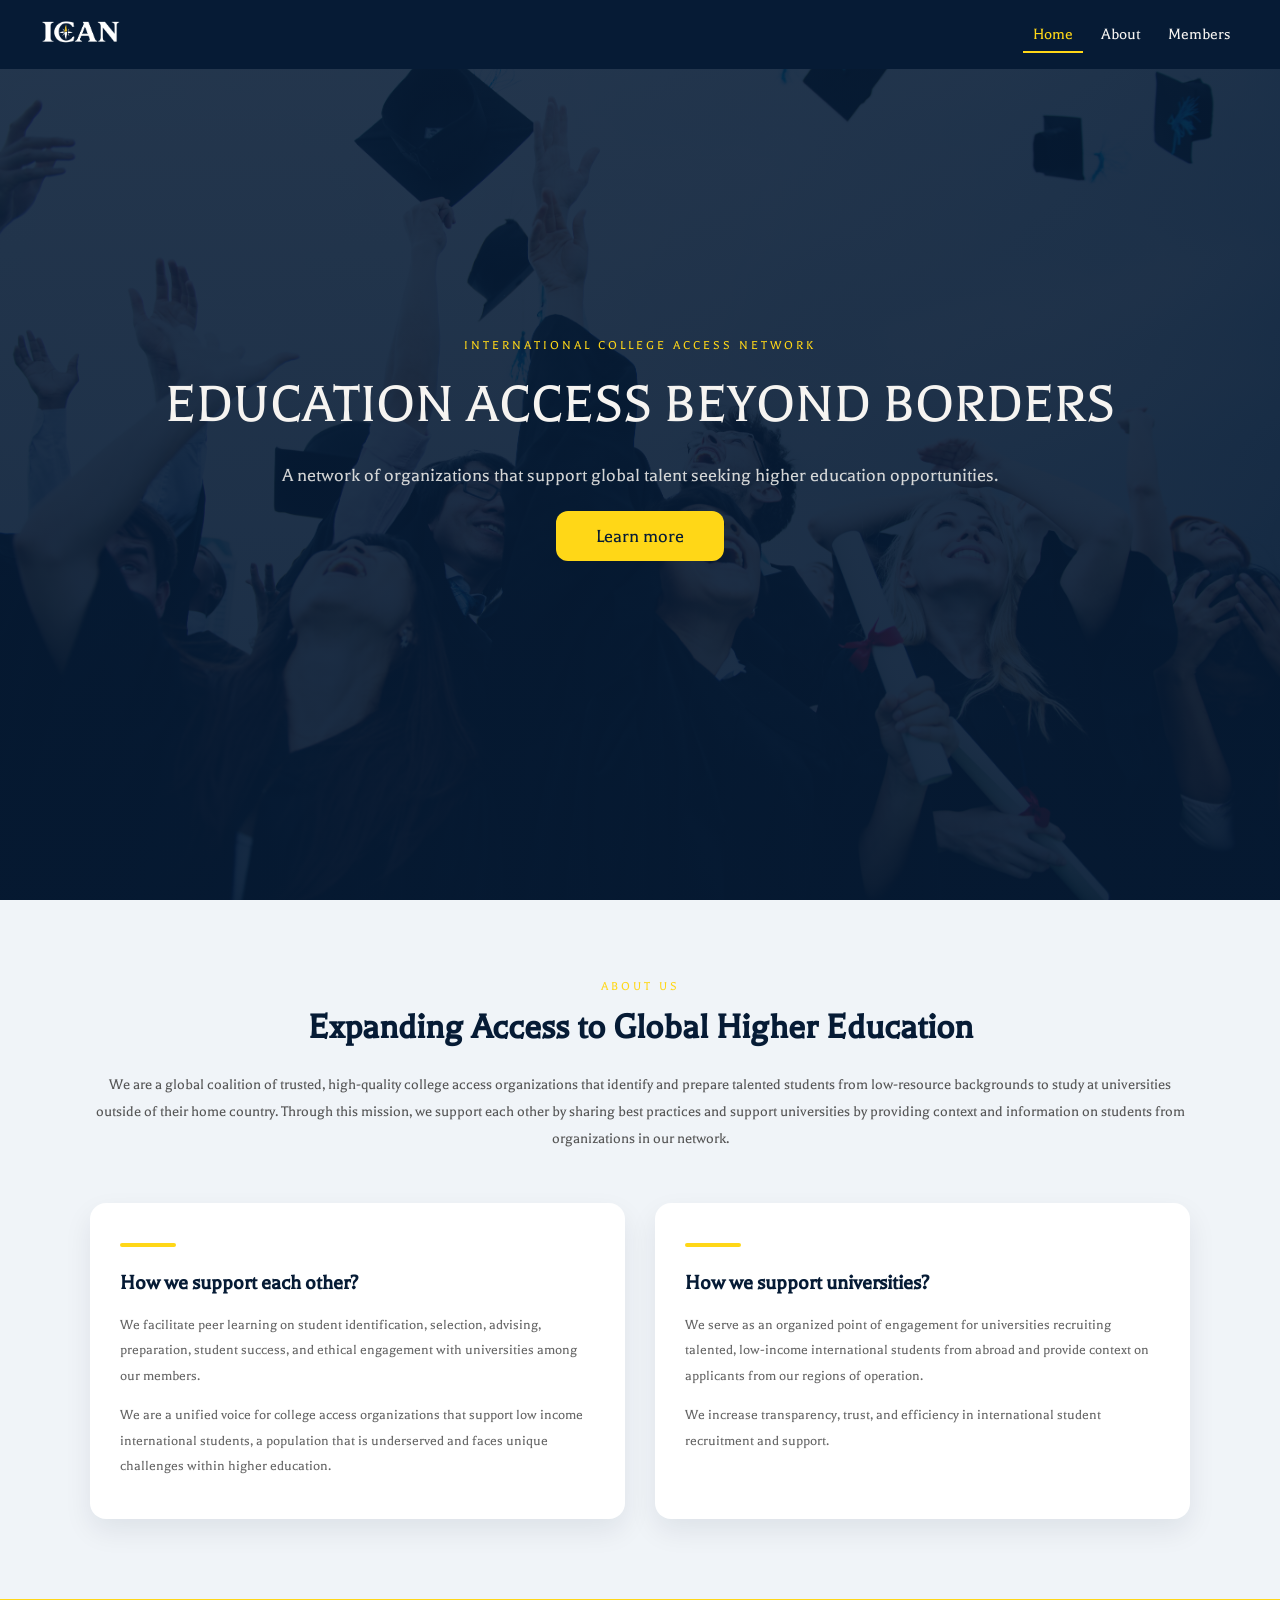
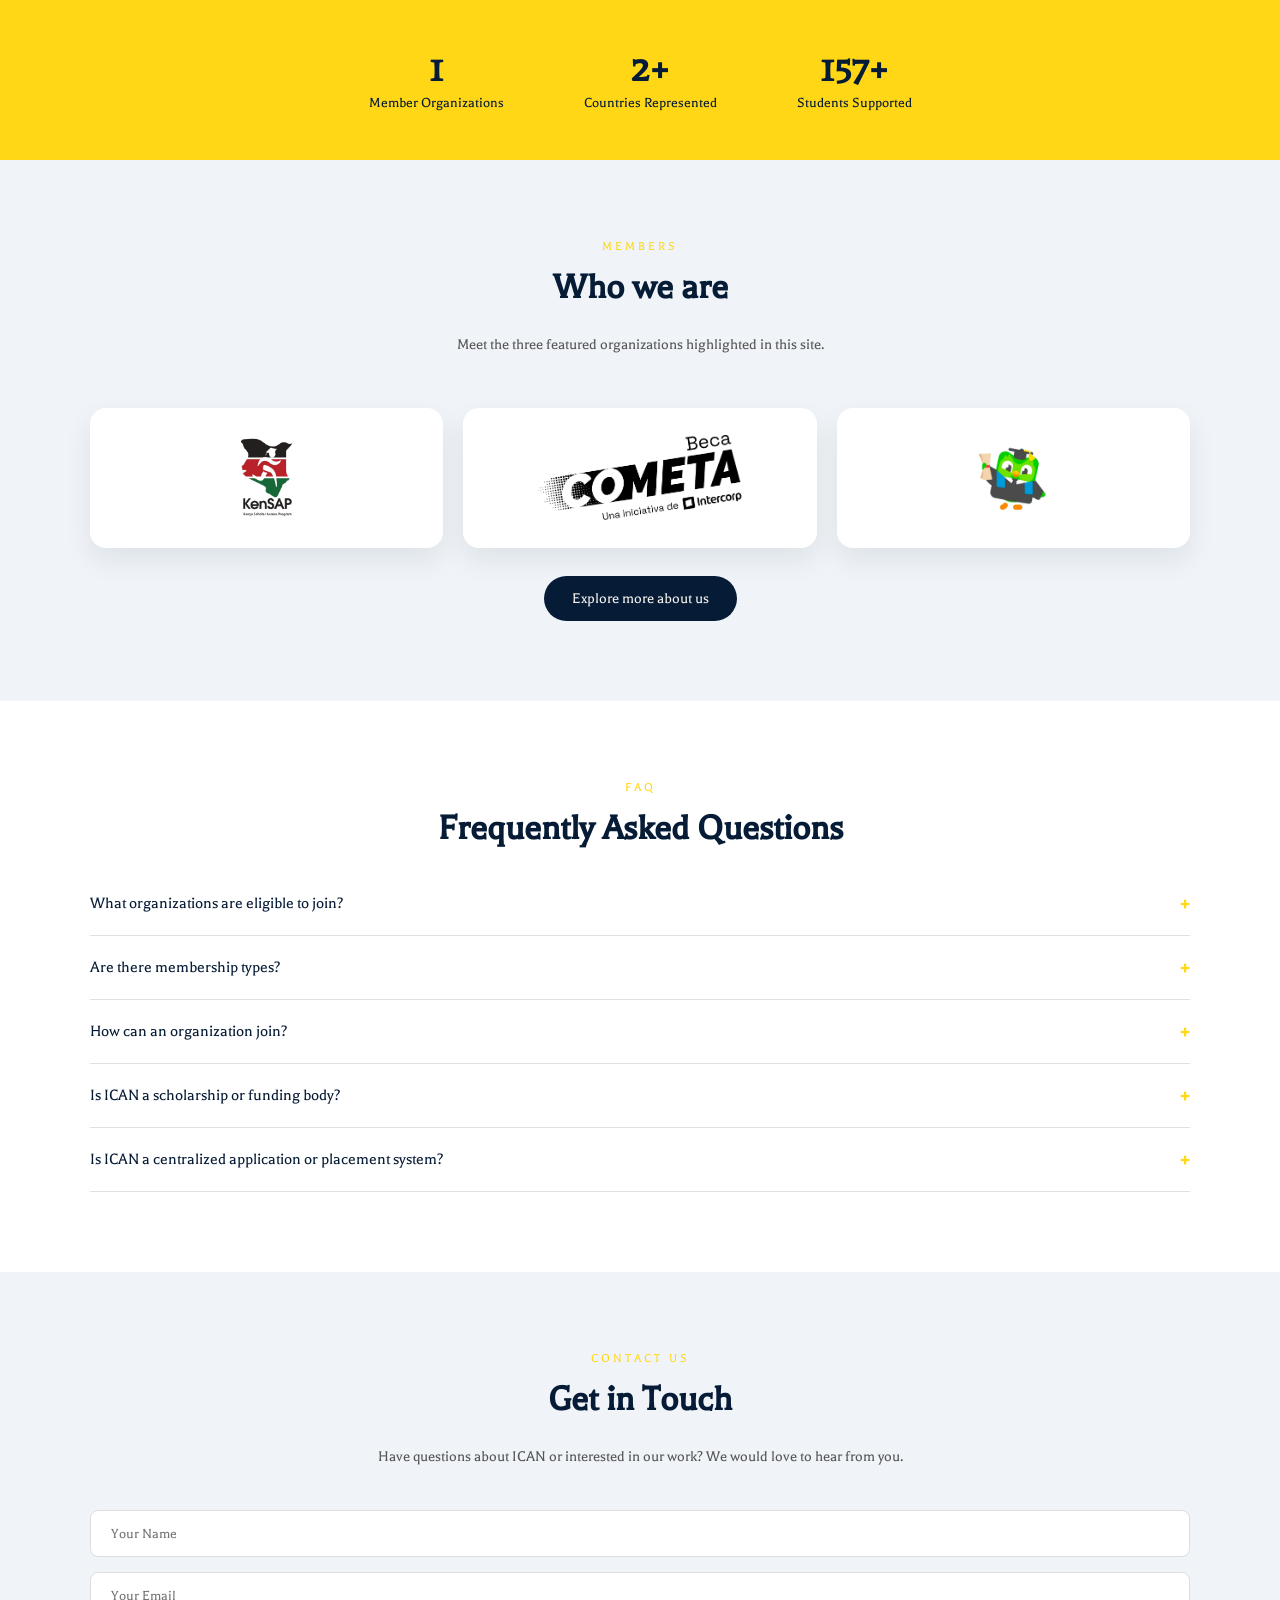
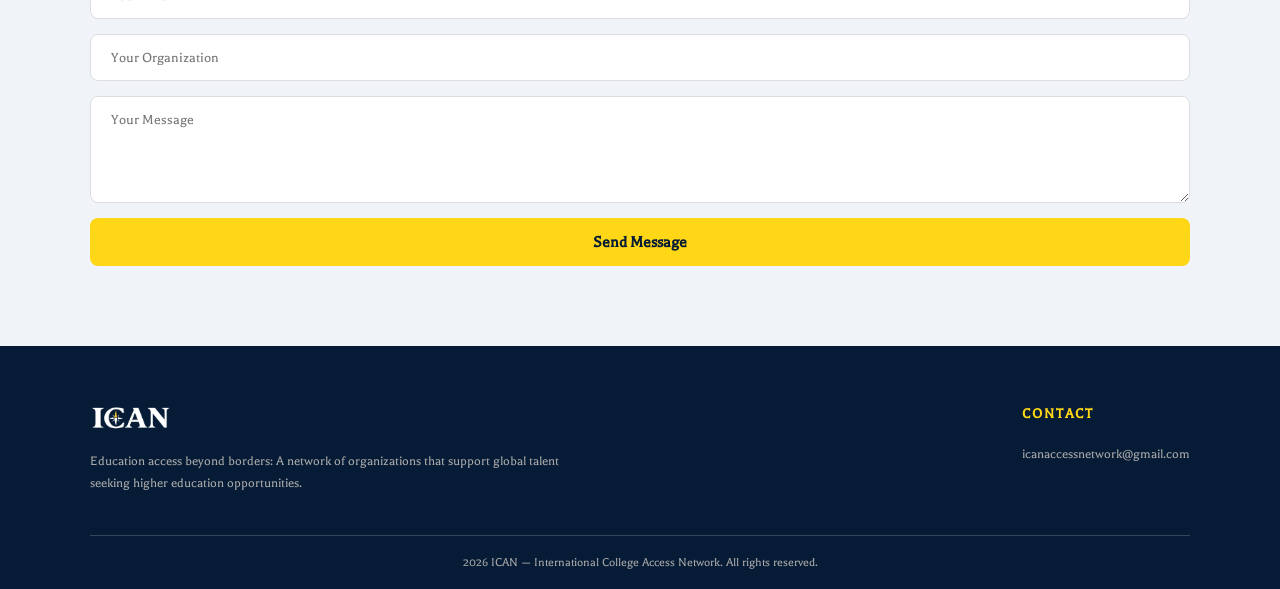
==== commit 94f67408: "Update index.html" ====
--- a/index.html
+++ b/index.html
@@ -18,7 +18,8 @@
         <ul class="nav-links">
             <li><a href="index.html">Home</a></li>
             <li><a href="about.html">About</a></li>
-            <li><a href="https://docs.google.com/forms/d/e/1FAIpQLScRznWXV3ebC-kOn13JWvq_Vihhn7iYC-5w0QKcr7dS62vfdQ/viewform" class="nav-join-btn">Join</a></li>
+            <li><a href="members.html">Members</a></li>
+
         </ul>
     </nav>
 
--- a/style.css
+++ b/style.css
@@ -111,7 +111,8 @@
 ══════════════════════════════ */
 .header {
     background-image: linear-gradient(rgba(6, 27, 53, 0.88), rgba(6, 27, 53, 0.92)), url(background.jpg);
-    height: 105dvh;
+    height: 100dvh;
+    transition: transform 0.5s ease;
     background-size: cover;
     background-position: center;
     display: flex;
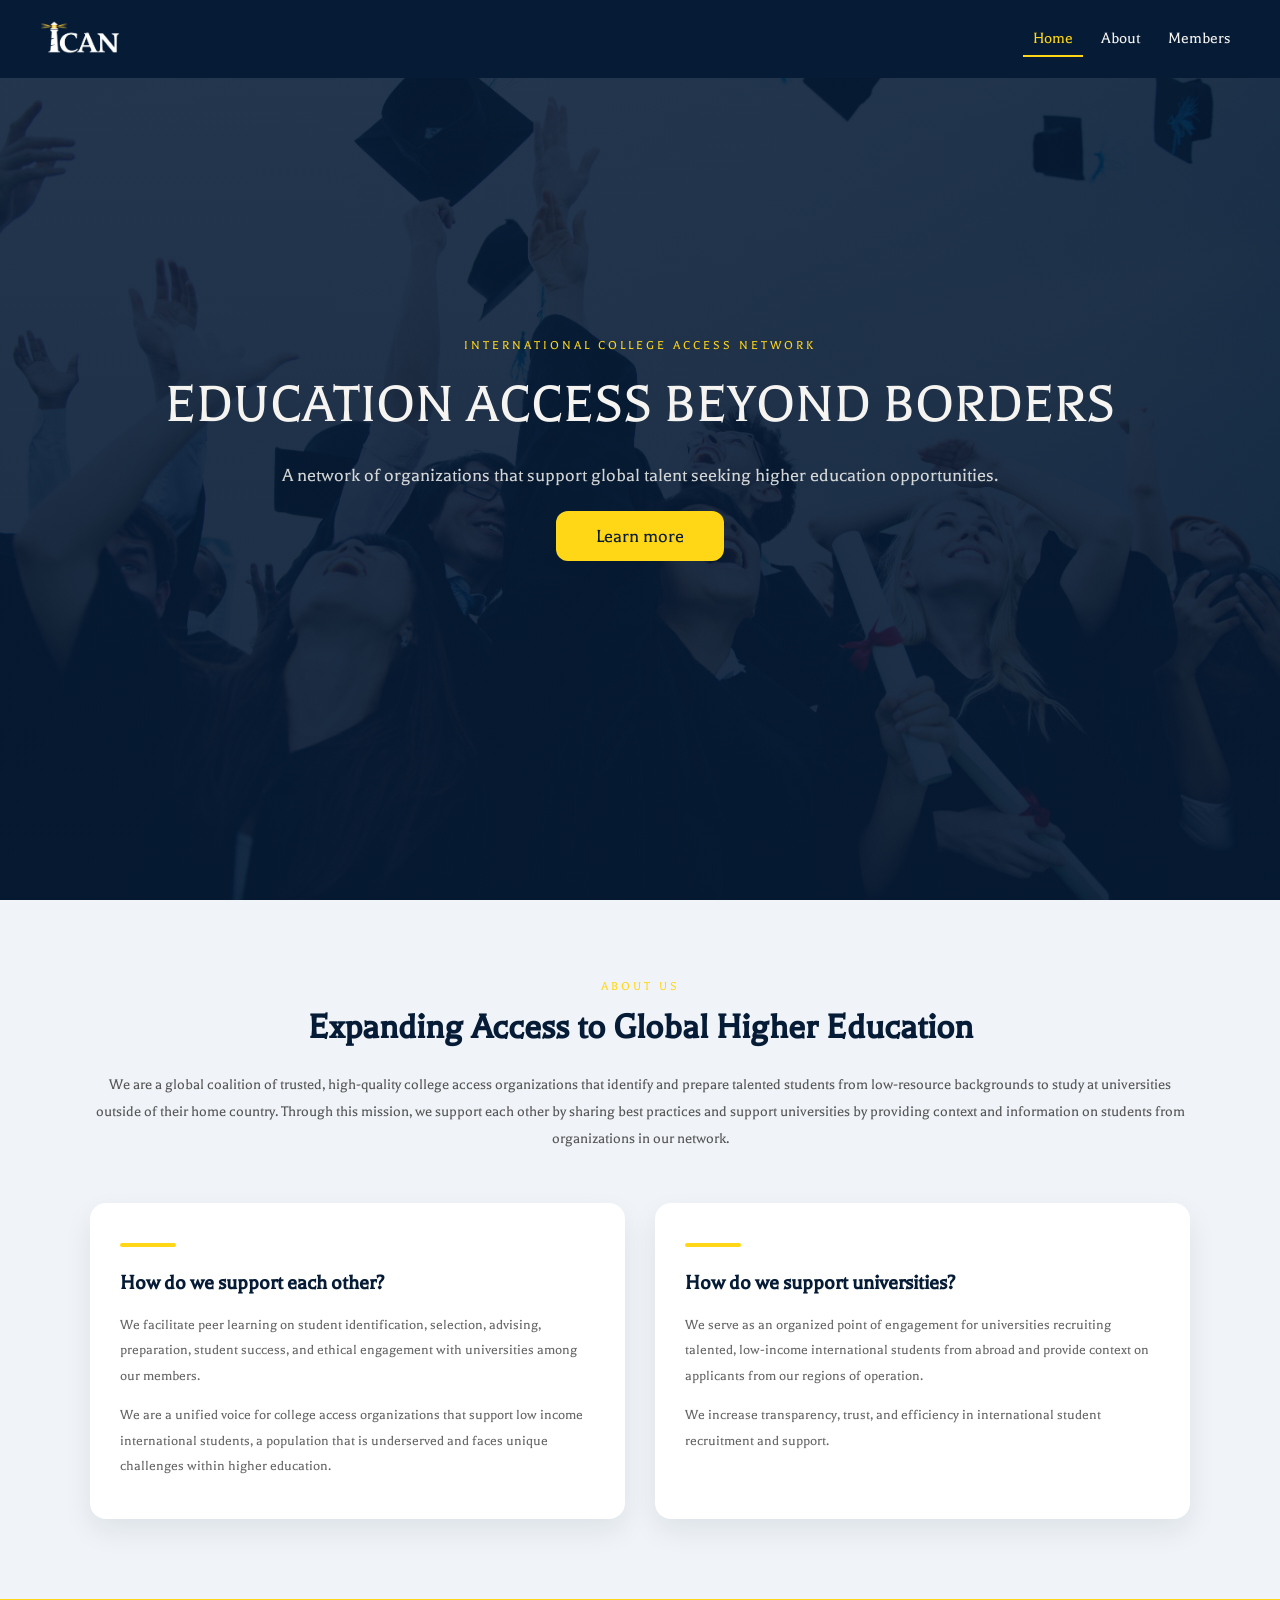
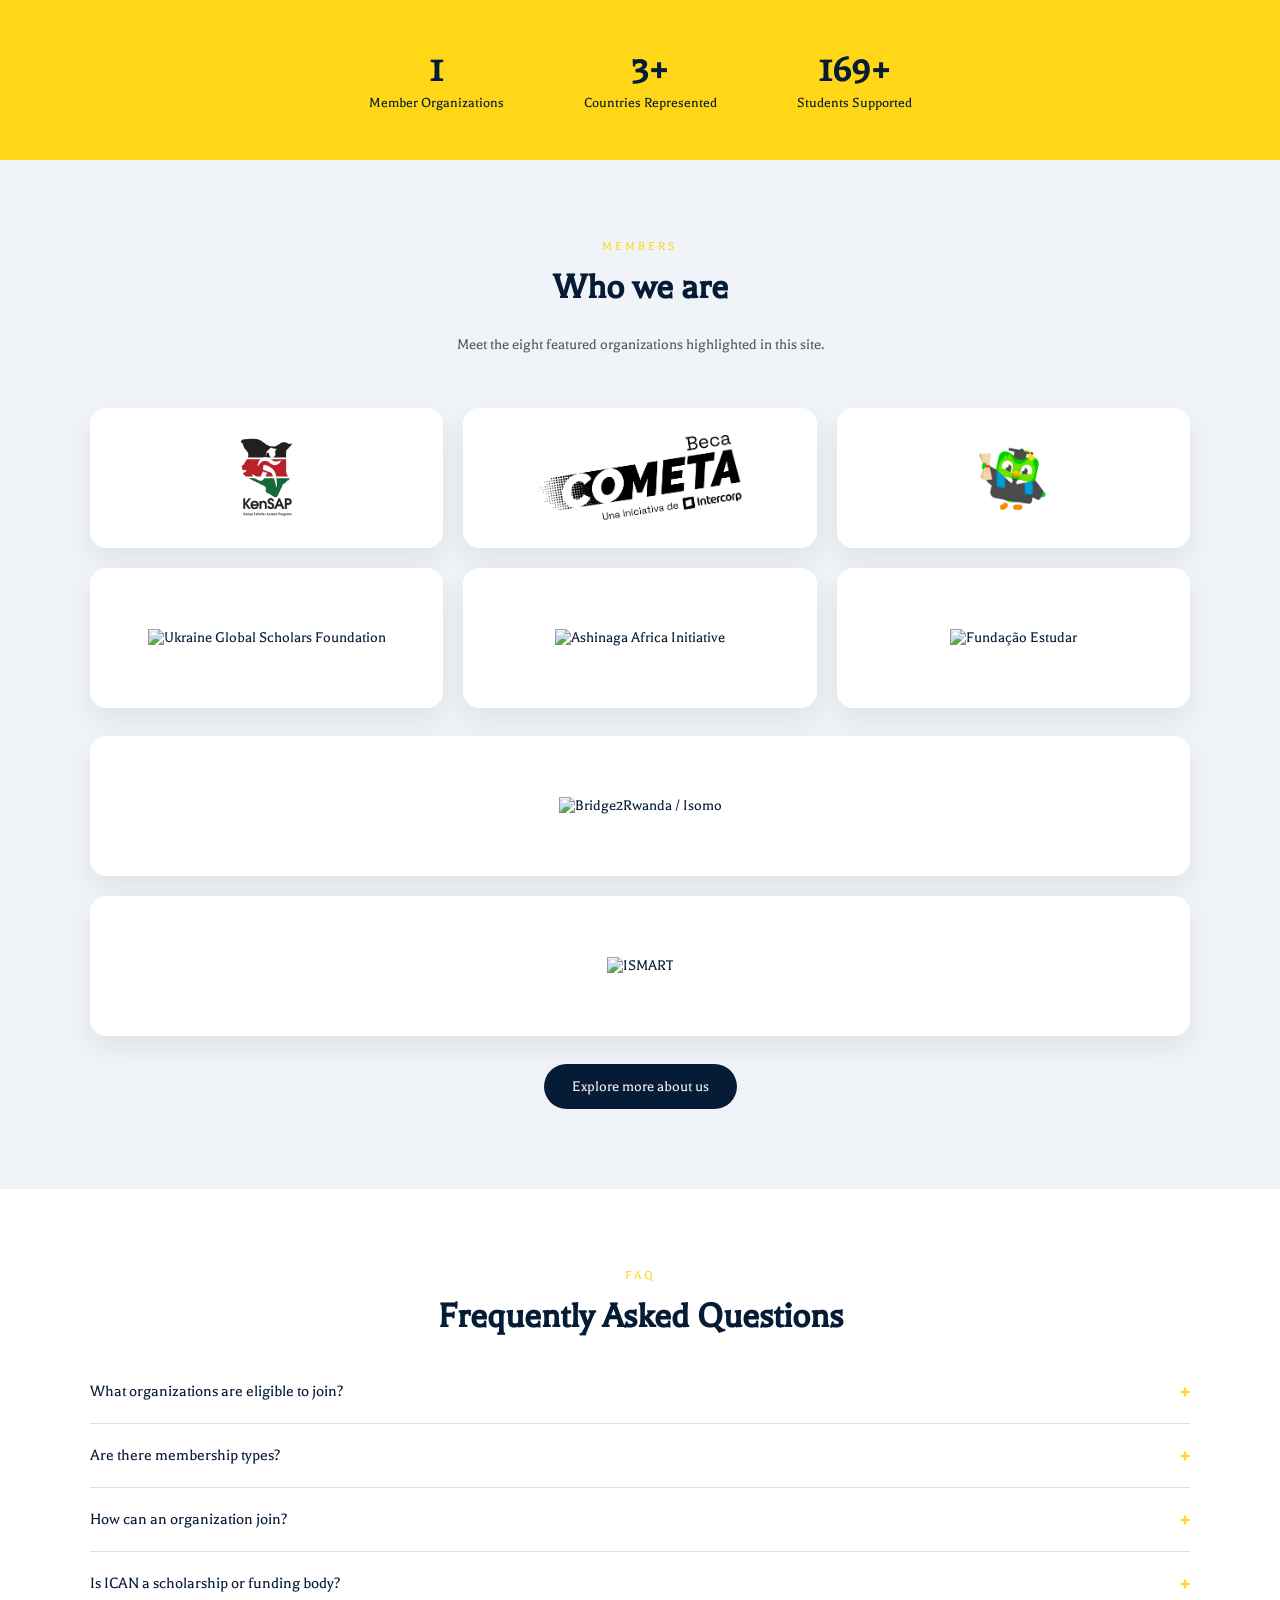
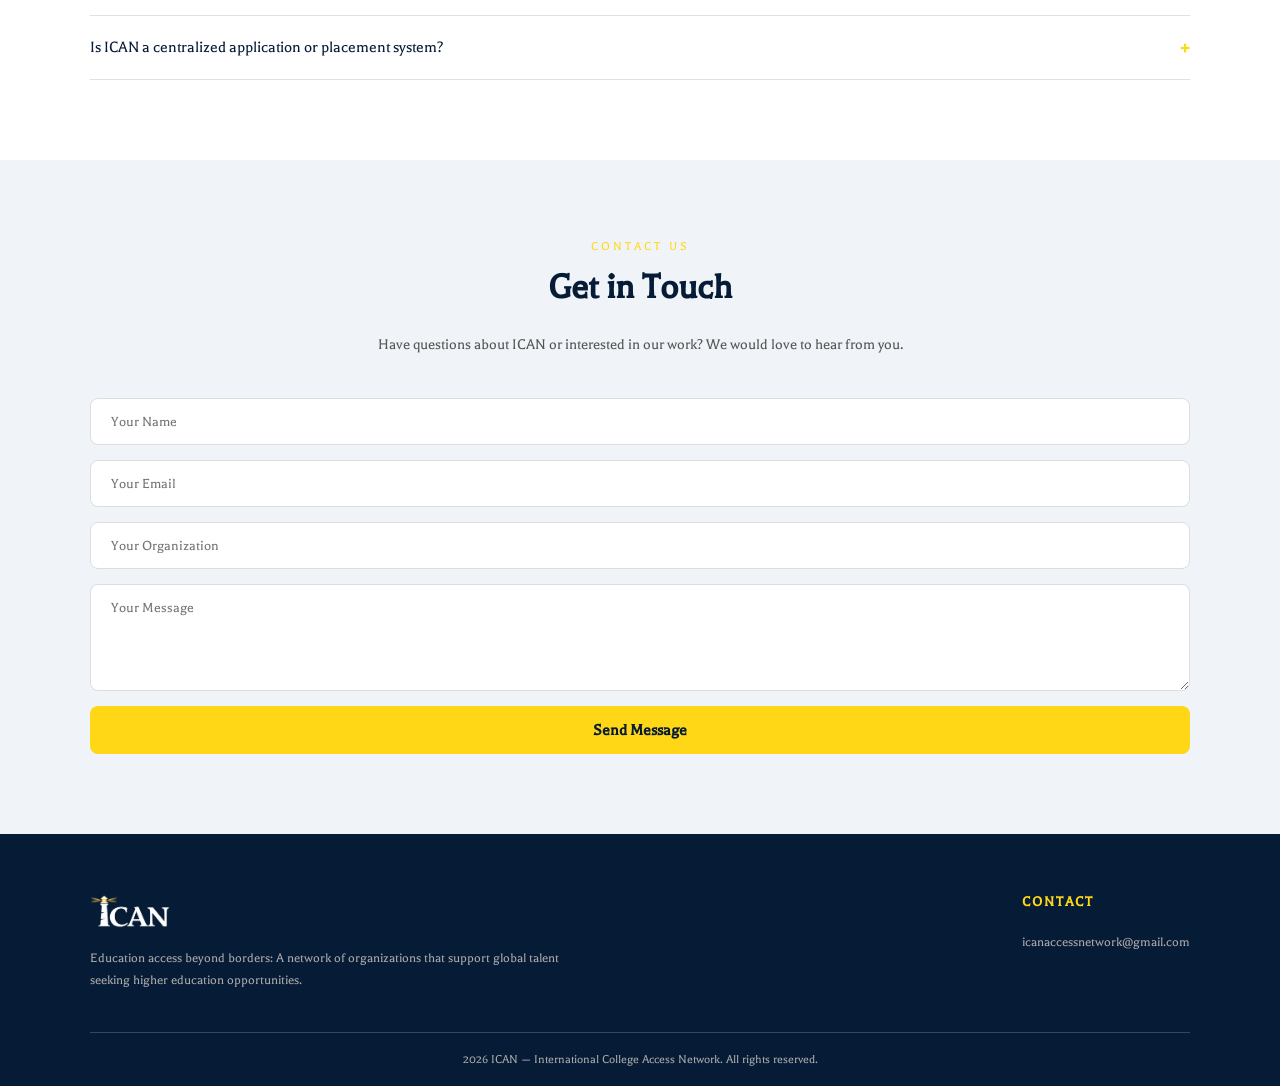
==== commit 251c058e: "Update index.html" ====
--- a/index.html
+++ b/index.html
@@ -44,7 +44,7 @@
         <div class="cards">
             <div class="card">
                 <div class="card-accent"></div>
-                <h3>How we support each other?</h3>
+                <h3>How do we support each other?</h3>
                 <p>
                     We facilitate peer learning on student identification, selection, advising, preparation, student success, and ethical engagement with universities among our members.
                 </p>
@@ -55,7 +55,7 @@
 
             <div class="card">
                 <div class="card-accent"></div>
-                <h3>How we support universities?</h3>
+                <h3>How do we support universities?</h3>
                 <p>
                     We serve as an organized point of engagement for universities recruiting talented, low-income international students from abroad and provide context on applicants from our regions of operation.
                 </p>
@@ -68,11 +68,11 @@
 
     <section class="stats reveal">
         <div class="stat">
-            <h2><span class="count" data-target="3">0</span></h2>
+            <h2><span class="count" data-target="4">0</span></h2>
             <p>Member Organizations</p>
         </div>
         <div class="stat">
-            <h2><span class="count" data-target="6">0</span>+</h2>
+            <h2><span class="count" data-target="10">0</span>+</h2>
             <p>Countries Represented</p>
         </div>
         <div class="stat">
@@ -85,7 +85,7 @@
         <p class="section-tag">Members</p>
         <h2 class="section-title">Who we are</h2>
         <p class="members-subtitle">
-            Meet the three featured organizations highlighted in this site.
+            Meet the eight featured organizations highlighted in this site.
         </p>
 
         <div class="members-grid members-grid-three">
@@ -97,6 +97,24 @@
             </div>
             <div class="member-card">
                 <img src="member3.png" alt="Duolingo University Access Program">
+            </div>
+            <div class="member-card">
+                <img src="member4.png" alt="Ukraine Global Scholars Foundation">
+            </div>
+            <div class="member-card">
+                <img src="member5.png" alt="Ashinaga Africa Initiative">
+            </div>
+            <div class="member-card">
+                <img src="member6.png" alt="Fundação Estudar">
+            </div>
+        </div>
+
+        <div class="members-grid members-grid-two">
+            <div class="member-card">
+                <img src="member7.png" alt="Bridge2Rwanda / Isomo">
+            </div>
+            <div class="member-card">
+                <img src="member8.png" alt="ISMART">
             </div>
         </div>
 
@@ -257,7 +275,7 @@
             });
         });
 
-        // Contact form — submits via Formspree AJAX
+        // Contact form 
         const contactForm = document.getElementById('contactForm');
         contactForm.addEventListener('submit', async (event) => {
             event.preventDefault();
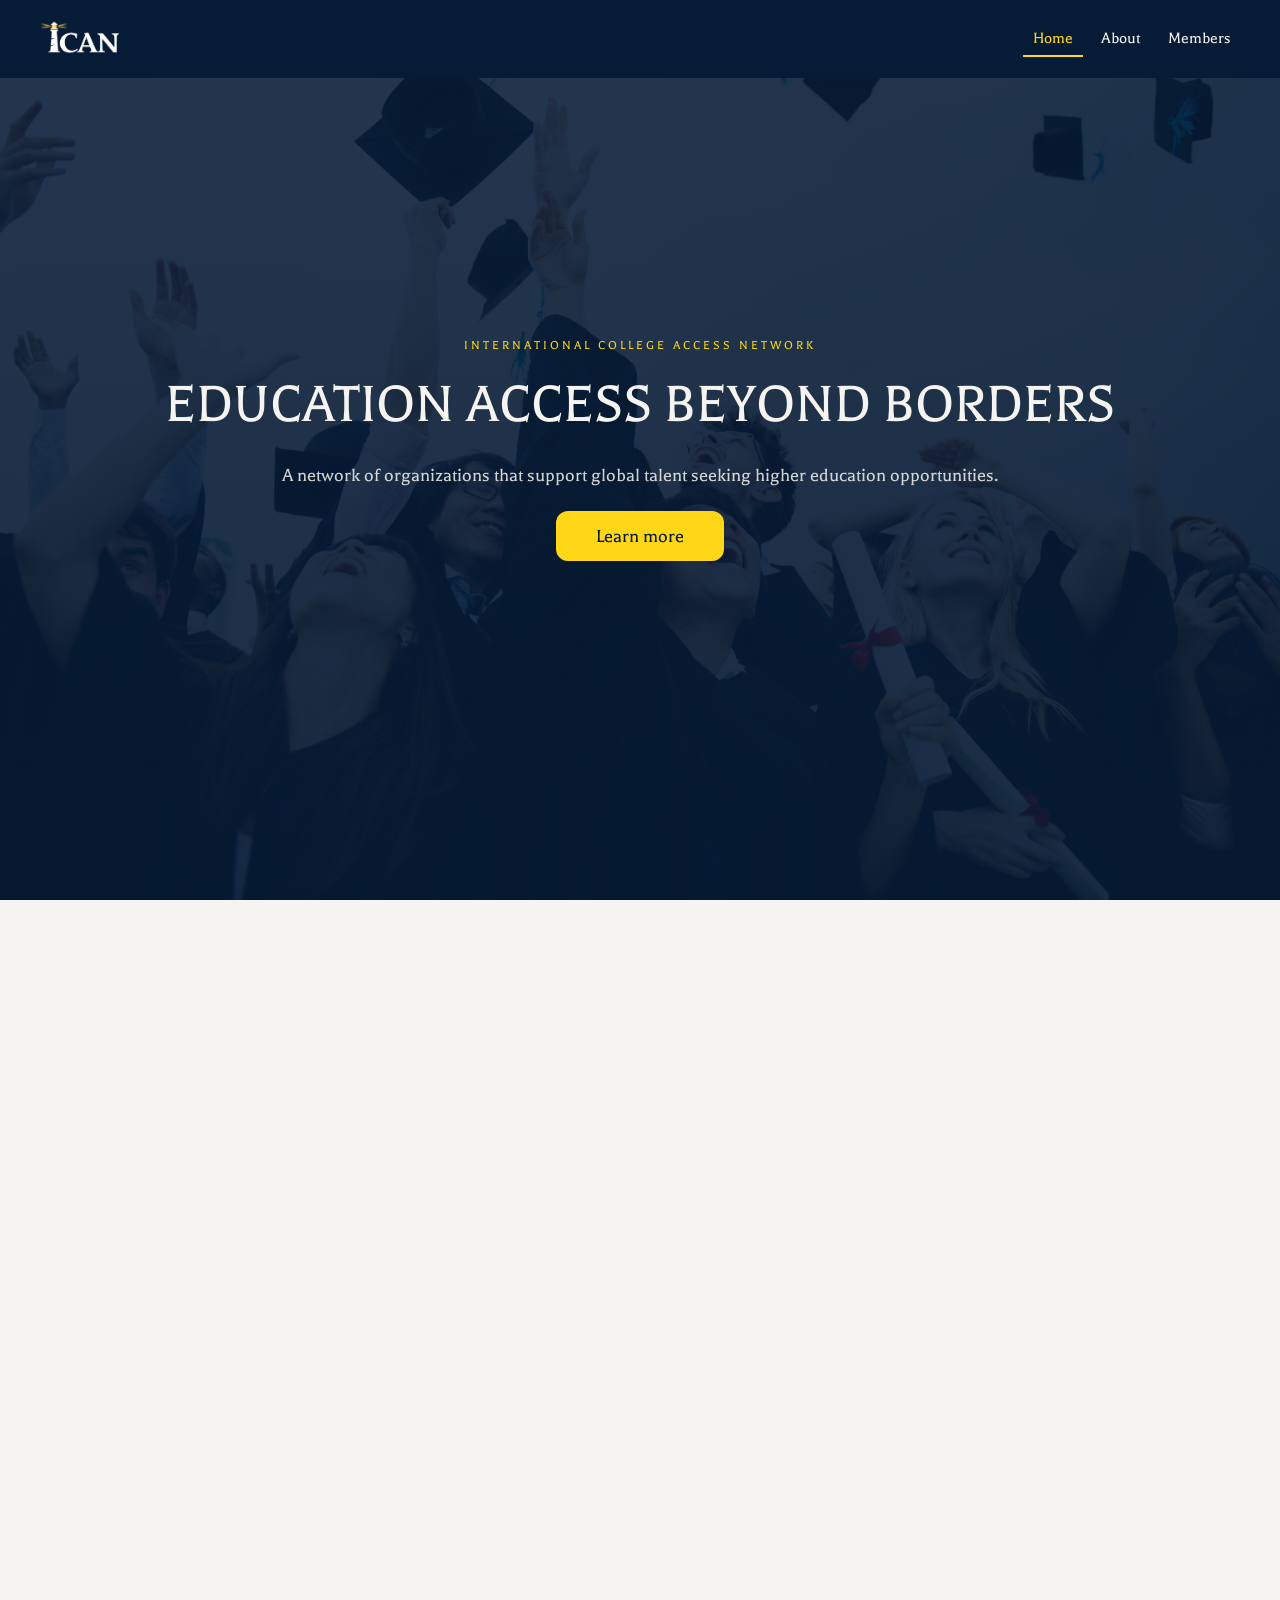
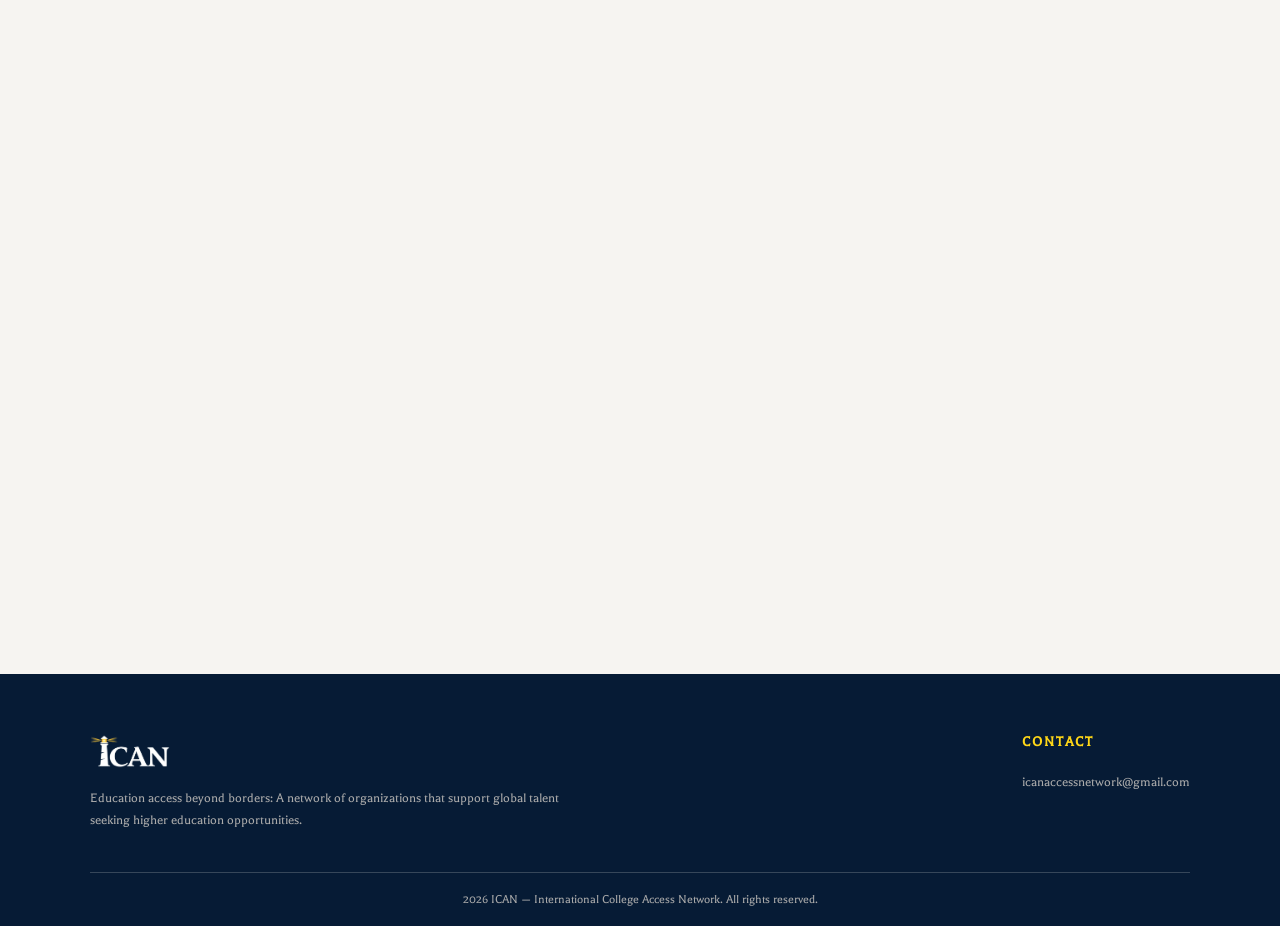
==== commit 5885a9f8: "Update index.html" ====
--- a/index.html
+++ b/index.html
@@ -6,6 +6,13 @@
     <title>ICAN | Home</title>
     <link rel="stylesheet" href="style.css">
     <link rel="stylesheet" href="https://fonts.googleapis.com/css2?family=Balthazar&display=swap">
+    <link rel="icon" type="image/png" href="//my-favicon/favicon-96x96.png" sizes="96x96" />
+    <link rel="icon" type="image/svg+xml" href="//my-favicon/favicon.svg" />
+    <link rel="shortcut icon" href="//my-favicon/favicon.ico" />
+    <link rel="apple-touch-icon" sizes="180x180" href="//my-favicon/apple-touch-icon.png" />
+    <meta name="apple-mobile-web-app-title" content="ICAN" />
+    <link rel="manifest" href="//my-favicon/site.webmanifest" />
+
 </head>
 <body class="page-fade">
     <nav>
--- a/style.css
+++ b/style.css
@@ -36,9 +36,7 @@
     transform: translateY(0);
 }
 
-/* ══════════════════════════════
-   NAVIGATION
-══════════════════════════════ */
+/*    NAVIGATION  */
 nav {
     background-color: #061b35;
     width: 100%;
@@ -106,9 +104,7 @@
 }
 
 
-/* ══════════════════════════════
-   HOME HEADER
-══════════════════════════════ */
+/* HOME HEADER */
 .header {
     background-image: linear-gradient(rgba(6, 27, 53, 0.88), rgba(6, 27, 53, 0.92)), url(background.jpg);
     height: 100dvh;
@@ -161,9 +157,7 @@
     transform: translateY(-2px);
 }
 
-/* ══════════════════════════════
-   SUBPAGE HEROES
-══════════════════════════════ */
+/* SUBPAGE HEROES */
 .subpage-hero,
 .members-hero,
 .membership-hero {
@@ -231,9 +225,7 @@
     line-height: 1.7;
 }
 
-/* ══════════════════════════════
-   SHARED BUTTON
-══════════════════════════════ */
+/* SHARED BUTTON */
 .btn {
     display: inline-block;
     padding: 15px 40px;
@@ -250,9 +242,7 @@
     background-color: #f6f4f1;
 }
 
-/* ══════════════════════════════
-   SECTION PADDING
-══════════════════════════════ */
+/* SECTION PADDING */
 .mission,
 .members,
 .faq,
@@ -262,9 +252,7 @@
     padding: 80px 40px;
 }
 
-/* ══════════════════════════════
-   MISSION SECTION
-══════════════════════════════ */
+/* MISSION SECTION */
 .mission {
     background-color: #f0f4f8;
     text-align: center;
@@ -385,9 +373,7 @@
     top: 10px;
 }
 
-/* ══════════════════════════════
-   STATS BAR
-══════════════════════════════ */
+/* STATS BAR */
 .stats {
     background-color: #ffd717;
     display: flex;
@@ -411,9 +397,7 @@
     margin-top: 5px;
 }
 
-/* ══════════════════════════════
-   MEMBERS SECTION (HOME)
-══════════════════════════════ */
+/* MEMBERS SECTION (HOME) */
 .members {
     background-color: #f0f4f8;
     text-align: center;
@@ -429,10 +413,11 @@
     gap: 20px;
     max-width: 1100px;
     margin: 0 auto 28px auto;
+    justify-content: center;
 }
 
 .members-grid-three {
-    grid-template-columns: repeat(3, minmax(0, 1fr));
+    grid-template-columns: repeat(3, 340px);
 }
 
 .member-card {
@@ -465,9 +450,11 @@
     color: #061b35;
 }
 
-/* ══════════════════════════════
-   FAQ
-══════════════════════════════ */
+.members-grid-two {
+    grid-template-columns: repeat(2, 340px);
+}
+
+/* FAQ */
 .faq {
     background-color: #ffffff;
     text-align: center;
@@ -539,9 +526,7 @@
     margin-bottom: 10px;
 }
 
-/* ══════════════════════════════
-   CONTACT
-══════════════════════════════ */
+/* CONTACT */
 .contact {
     background-color: #f0f4f8;
     text-align: center;
@@ -611,9 +596,7 @@
     font-size: 18px;
 }
 
-/* ══════════════════════════════
-   MEMBER PROFILE CARDS (ABOUT PAGE)
-══════════════════════════════ */
+/* MEMBER PROFILE CARDS (ABOUT PAGE) */
 .profiles-intro {
     text-align: left;
     margin-bottom: 50px;
@@ -869,6 +852,78 @@
     opacity: 1;
 }
 
+/* ── Filter Bar ── */
+.members-filter-bar {
+    display: flex;
+    align-items: center;
+    gap: 16px;
+    max-width: 1100px;
+    margin: 0 auto 32px auto;
+    flex-wrap: wrap;
+}
+
+.members-search-wrap {
+    flex: 1;
+    min-width: 200px;
+}
+
+.members-search {
+    width: 100%;
+    padding: 10px 18px;
+    border: 1px solid #ddd;
+    border-radius: 8px;
+    font-size: 15px;
+    font-family: "Balthazar", serif;
+    color: #061b35;
+    background-color: #ffffff;
+    outline: none;
+    transition: border 0.3s ease, box-shadow 0.3s ease;
+}
+
+.members-search:focus {
+    border: 1px solid #ffd717;
+    box-shadow: 0 0 0 4px rgba(255, 215, 23, 0.12);
+}
+
+.members-region-btns {
+    display: flex;
+    gap: 8px;
+    flex-wrap: wrap;
+}
+
+.region-btn {
+    padding: 9px 18px;
+    border-radius: 8px;
+    border: 1px solid #ddd;
+    background-color: #ffffff;
+    color: #061b35;
+    font-size: 14px;
+    font-family: "Balthazar", serif;
+    cursor: pointer;
+    transition: background-color 0.2s ease, color 0.2s ease, border-color 0.2s ease;
+    white-space: nowrap;
+}
+
+.region-btn:hover {
+    border-color: #ffd717;
+    background-color: #fffbea;
+}
+
+.region-btn.active {
+    background-color: #061b35;
+    color: #ffd717;
+    border-color: #061b35;
+}
+
+.members-no-results {
+    text-align: center;
+    color: #888;
+    font-size: 16px;
+    padding: 40px 0;
+    max-width: 1100px;
+    margin: 0 auto;
+}
+
 /* ─── Contact links ─── */
 .member-contact {
     padding-top: 20px;
@@ -903,9 +958,7 @@
     flex-shrink: 0;
 }
 
-/* ══════════════════════════════
-   MISSION / VISION BLOCKS
-══════════════════════════════ */
+/* MISSION / VISION BLOCKS */
 .mv-section {
     padding: 90px 40px;
     background-color: #f6f4f1;
@@ -976,9 +1029,7 @@
     line-height: 1.8;
 }
 
-/* ══════════════════════════════
-   CORE VALUES GRID
-══════════════════════════════ */
+/* CORE VALUES GRID */
 .values-section {
     padding: 90px 40px;
     background-color: #f0f4f8;
@@ -1054,9 +1105,7 @@
     text-align: center;
 }
 
-/* ══════════════════════════════
-   FOOTER
-══════════════════════════════ */
+/* FOOTER */
 footer {
     background-color: #061b35;
     color: #f6f4f1;
@@ -1108,9 +1157,7 @@
     font-size: 13px;
 }
 
-/* ══════════════════════════════
-   RESPONSIVE
-══════════════════════════════ */
+/* RESPONSIVE */
 @media (max-width: 980px) {
     nav {
         padding: 10px 20px;
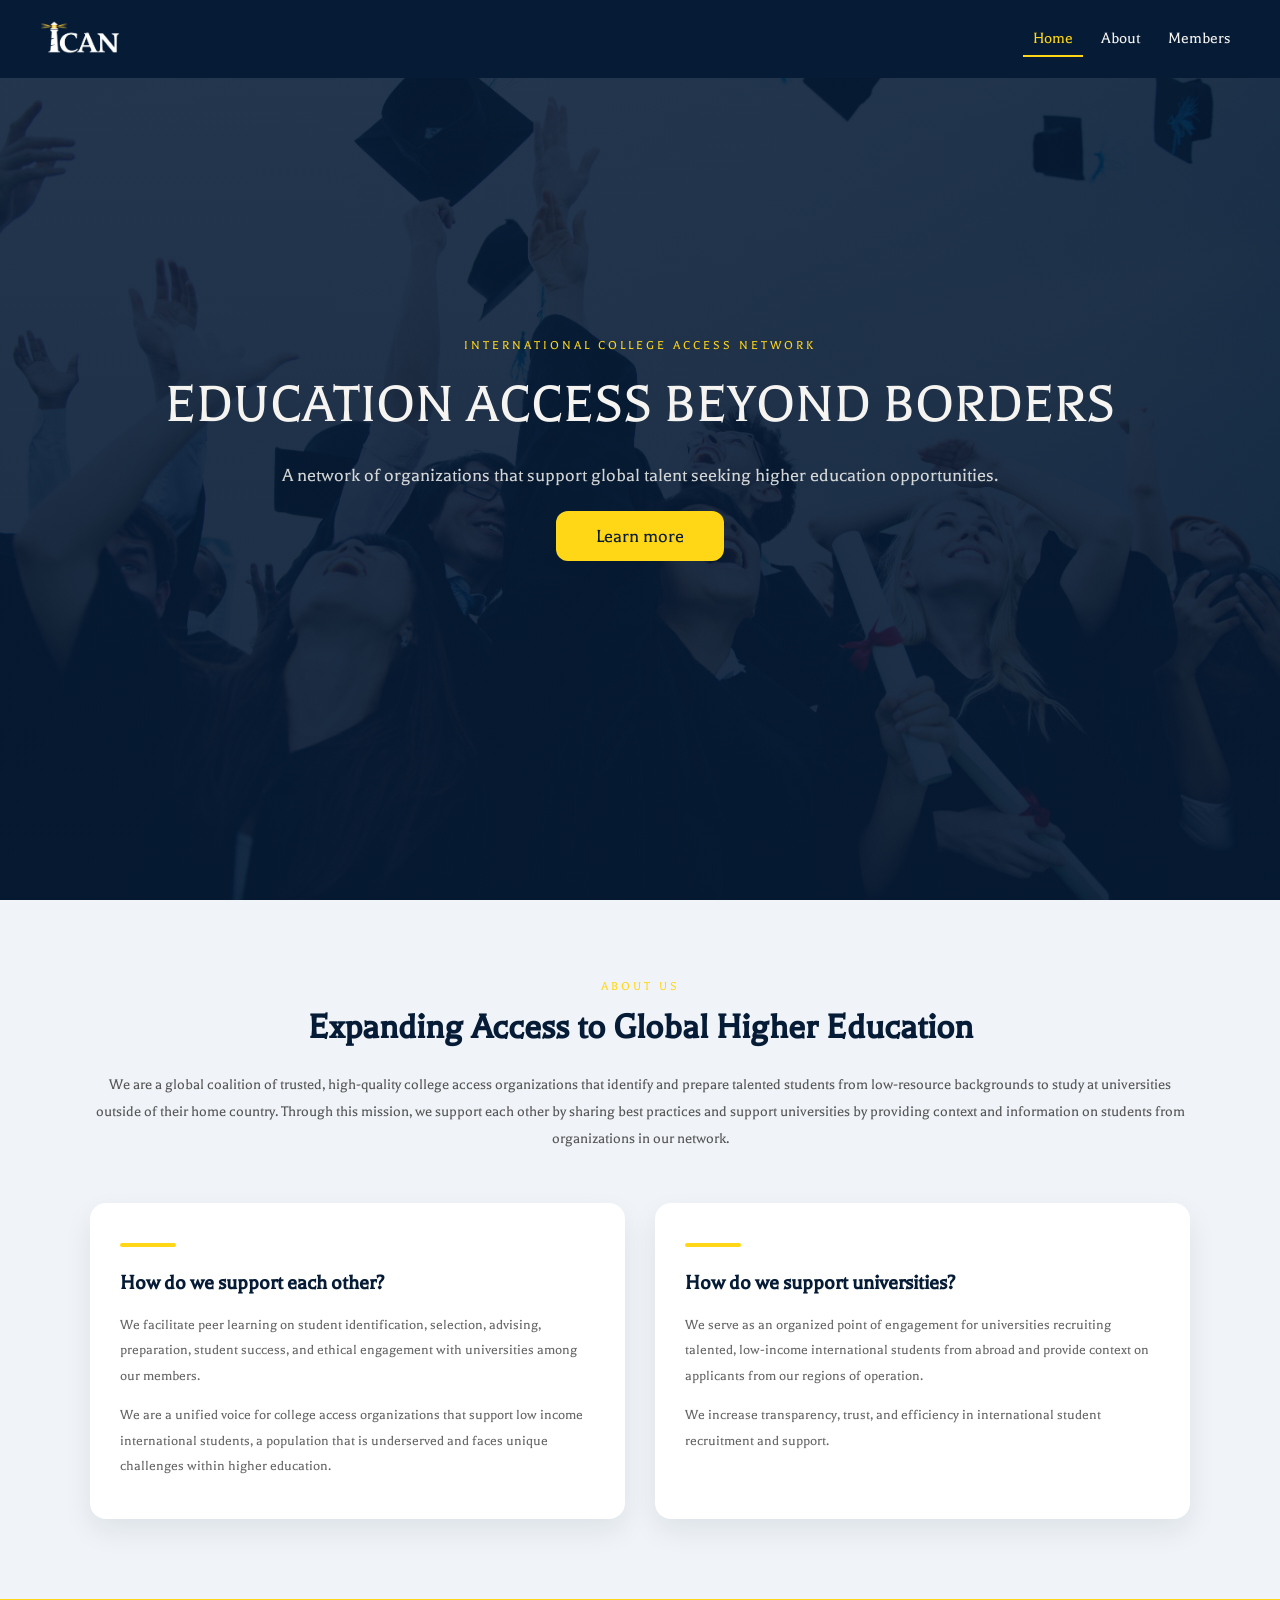
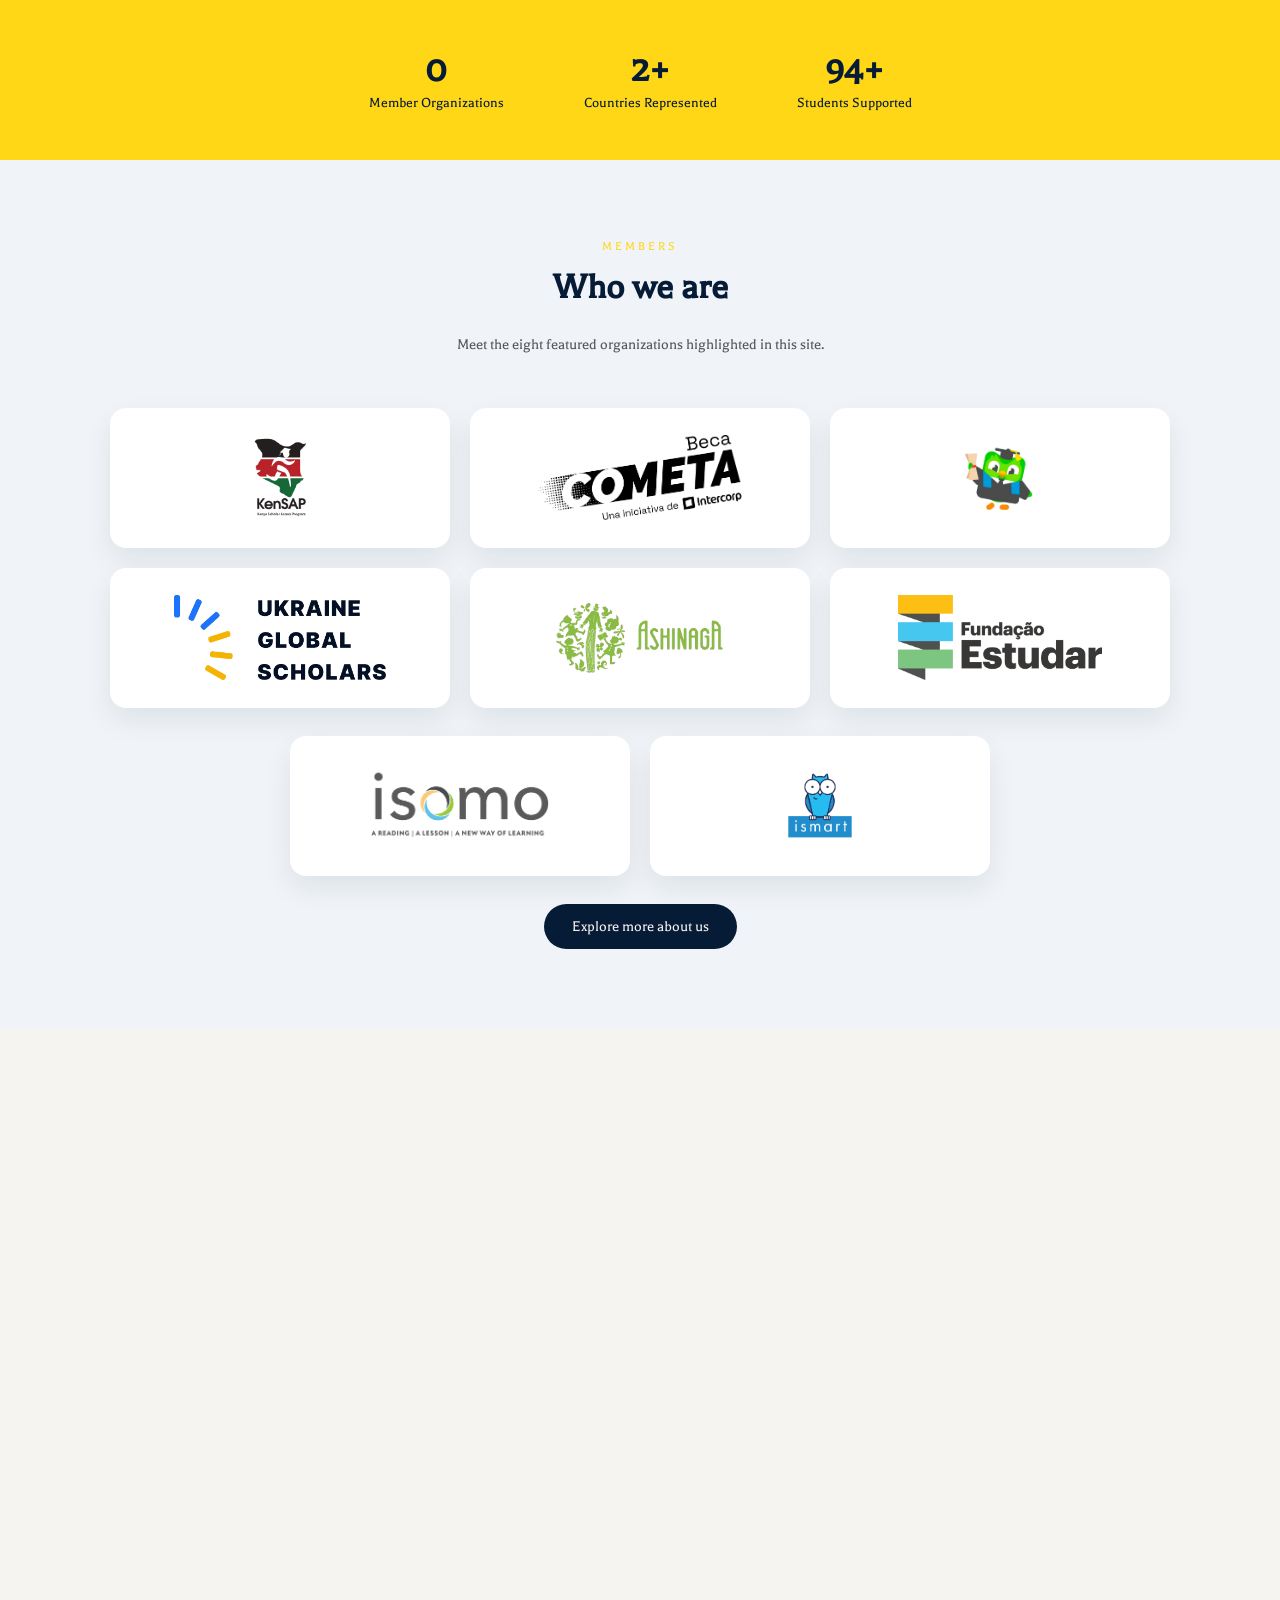
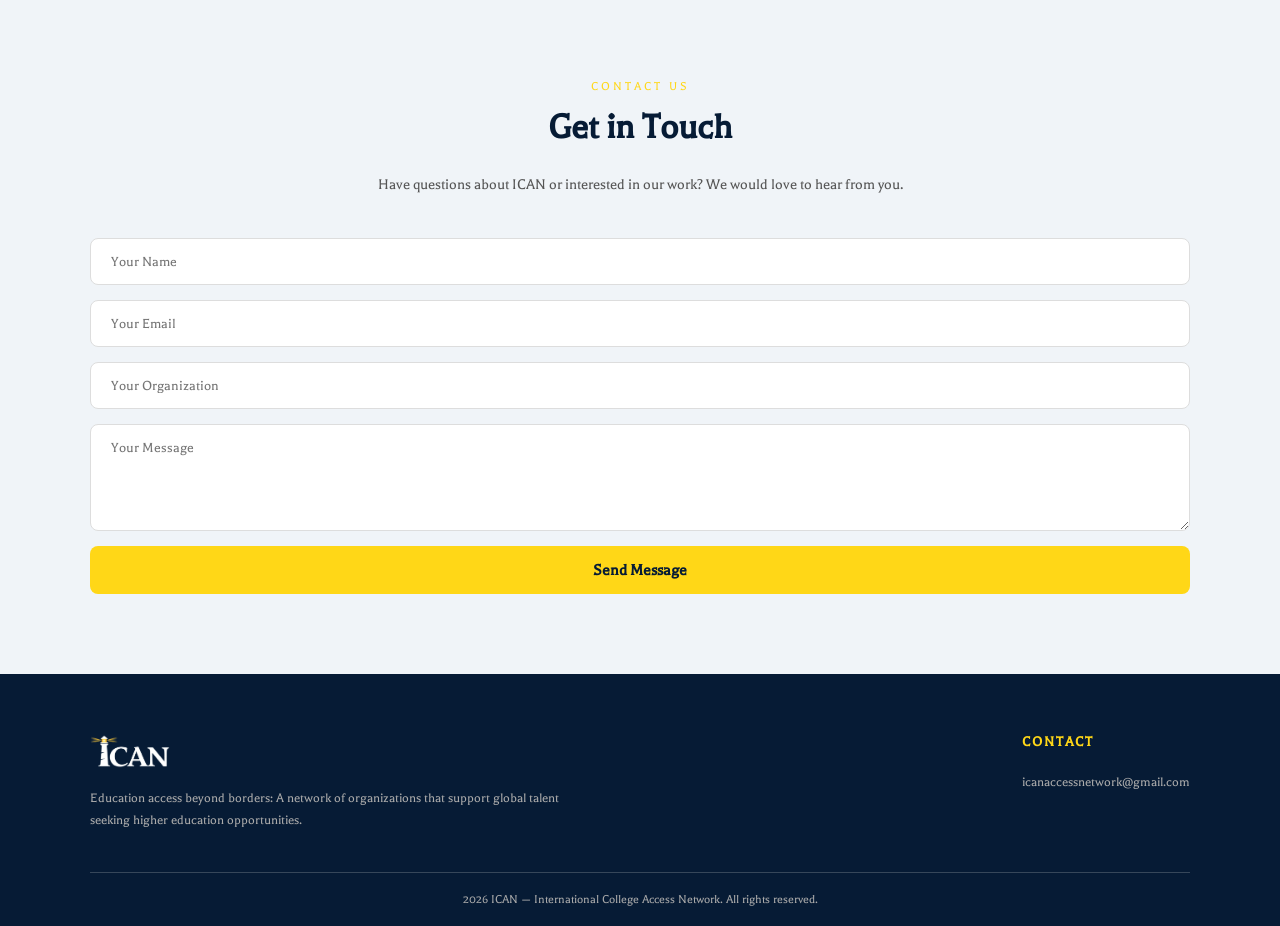
==== commit 40b1aaa9: "Update index.html" ====
--- a/index.html
+++ b/index.html
@@ -125,7 +125,7 @@
             </div>
         </div>
 
-        <a href="about.html" class="members-page-link">Explore more about us</a>
+        <a href="members.html" class="members-page-link">Explore more about us</a>
     </section>
 
     <section class="faq reveal" id="faq">
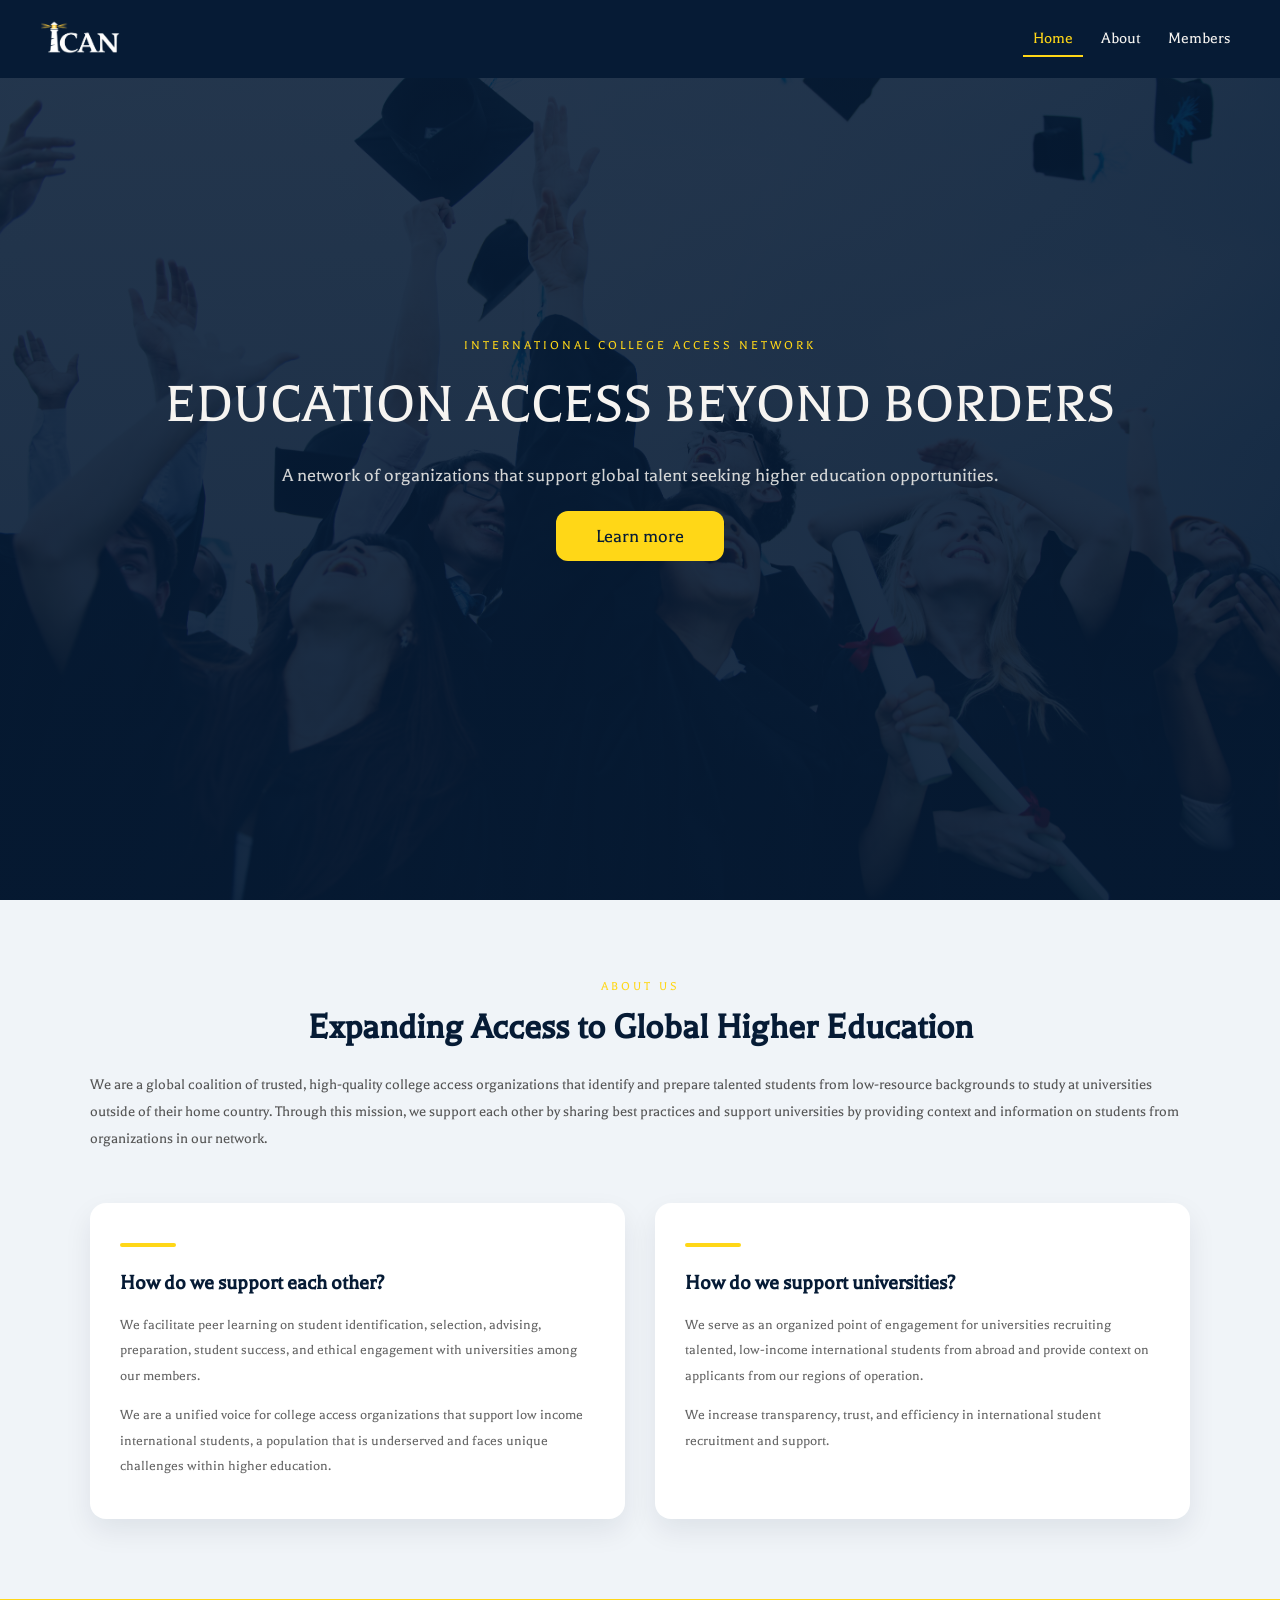
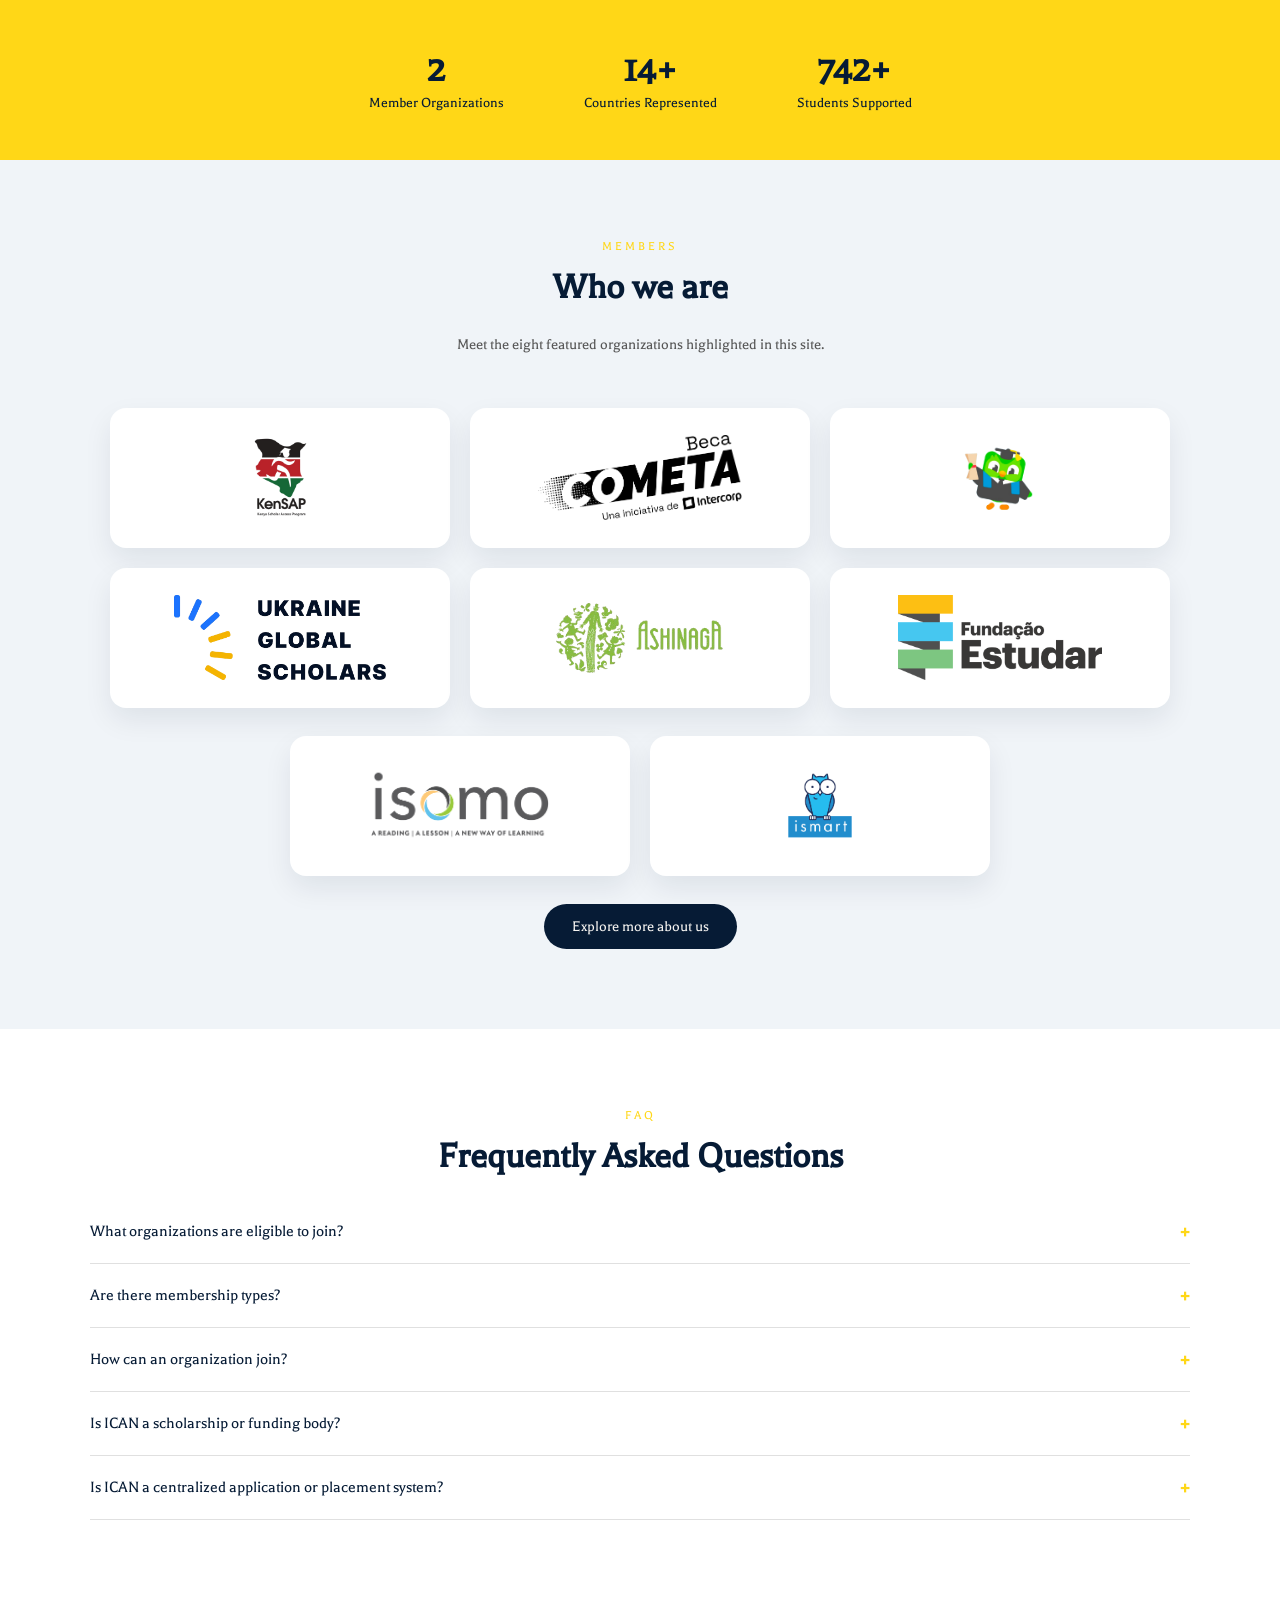
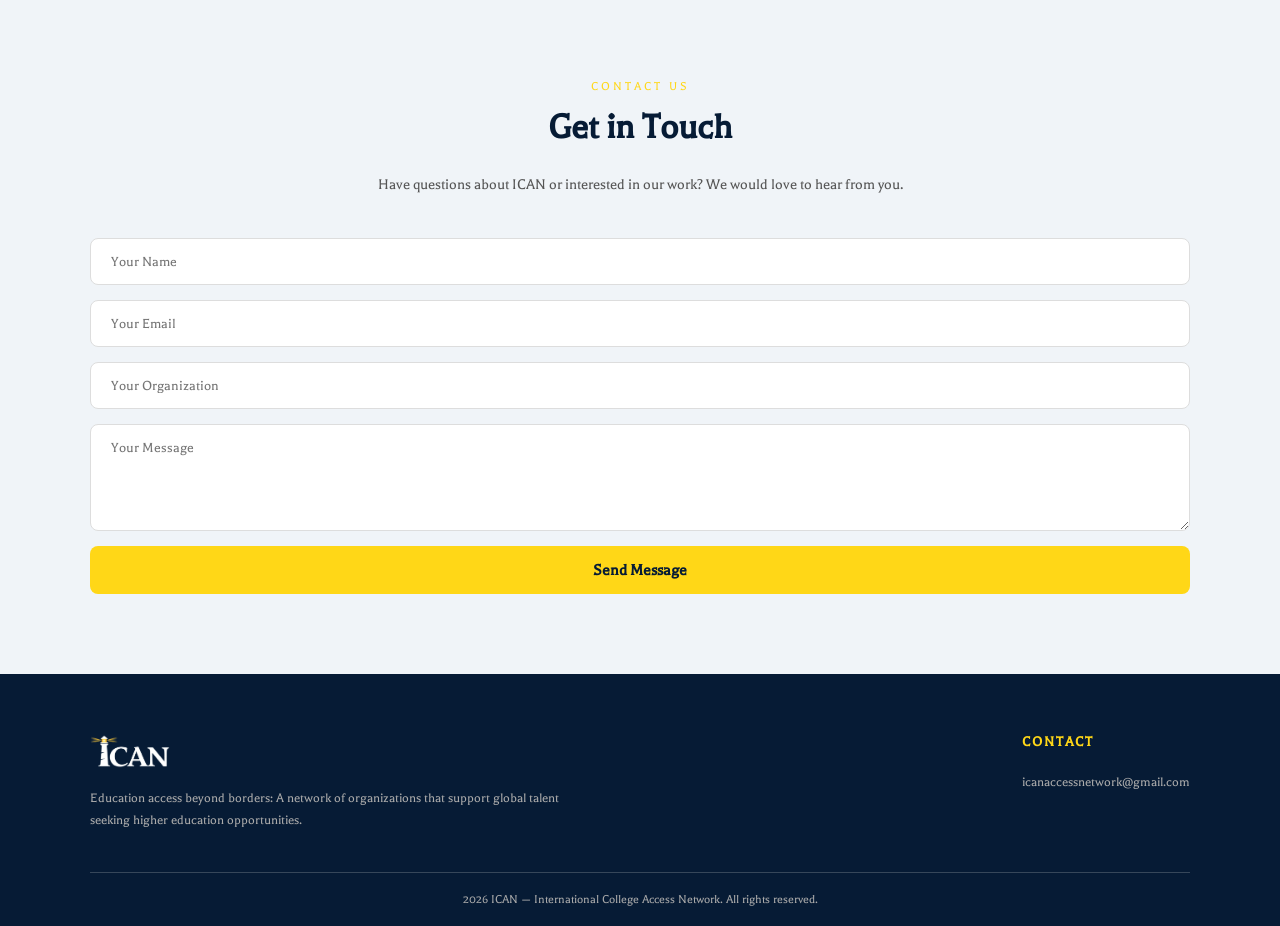
==== commit 74136ffb: "Update index.html" ====
--- a/index.html
+++ b/index.html
@@ -75,15 +75,15 @@
 
     <section class="stats reveal">
         <div class="stat">
-            <h2><span class="count" data-target="4">0</span></h2>
+            <h2><span class="count" data-target="9">0</span></h2>
             <p>Member Organizations</p>
         </div>
         <div class="stat">
-            <h2><span class="count" data-target="10">0</span>+</h2>
+            <h2><span class="count" data-target="55">0</span>+</h2>
             <p>Countries Represented</p>
         </div>
         <div class="stat">
-            <h2><span class="count" data-target="470">0</span>+</h2>
+            <h2><span class="count" data-target="2900">0</span>+</h2>
             <p>Students Supported</p>
         </div>
     </section>
--- a/style.css
+++ b/style.css
@@ -279,7 +279,12 @@
 }
 
 .mission-text,
-.faq-list,
+.faq-list {
+    max-width: 1100px;
+    margin-left: auto;
+    margin-right: auto;
+    text-align: left;
+}
 .contact-form,
 .content-section {
     max-width: 1100px;
@@ -1197,8 +1202,55 @@
     }
 }
 
+/* ── Accordion ── */
+.member-accordion-btn {
+    width: 100%;
+    background: none;
+    border: none;
+    border-top: 1px solid #ebe7e0;
+    margin-top: 20px;
+    padding: 14px 0 0 0;
+    display: flex;
+    align-items: center;
+    justify-content: space-between;
+    cursor: pointer;
+    font-family: "Balthazar", serif;
+    font-size: 14px;
+    letter-spacing: 1.5px;
+    color: #061b35;
+    transition: color 0.2s ease;
+}
+
+.member-accordion-btn:hover {
+    color: #ffd717;
+}
+
+.member-accordion-icon {
+    font-size: 20px;
+    color: #ffd717;
+    transition: transform 0.3s ease;
+    line-height: 1;
+}
+
+.member-accordion-body {
+    max-height: 0;
+    overflow: hidden;
+    transition: max-height 0.45s ease, opacity 0.35s ease;
+    opacity: 0;
+}
+
+.member-simple-card.open .member-accordion-body {
+    max-height: 2000px;
+    opacity: 1;
+}
+
+.member-simple-card.open .member-accordion-icon {
+    transform: rotate(45deg);
+}
+
 @media (max-width: 640px) {
-    .header { height: 65vh; }
+    .header { height: 65vh; 
+            padding-top: 80px;}
     .header-headline { font-size: 36px; }
     .header-sub { font-size: 17px; }
 
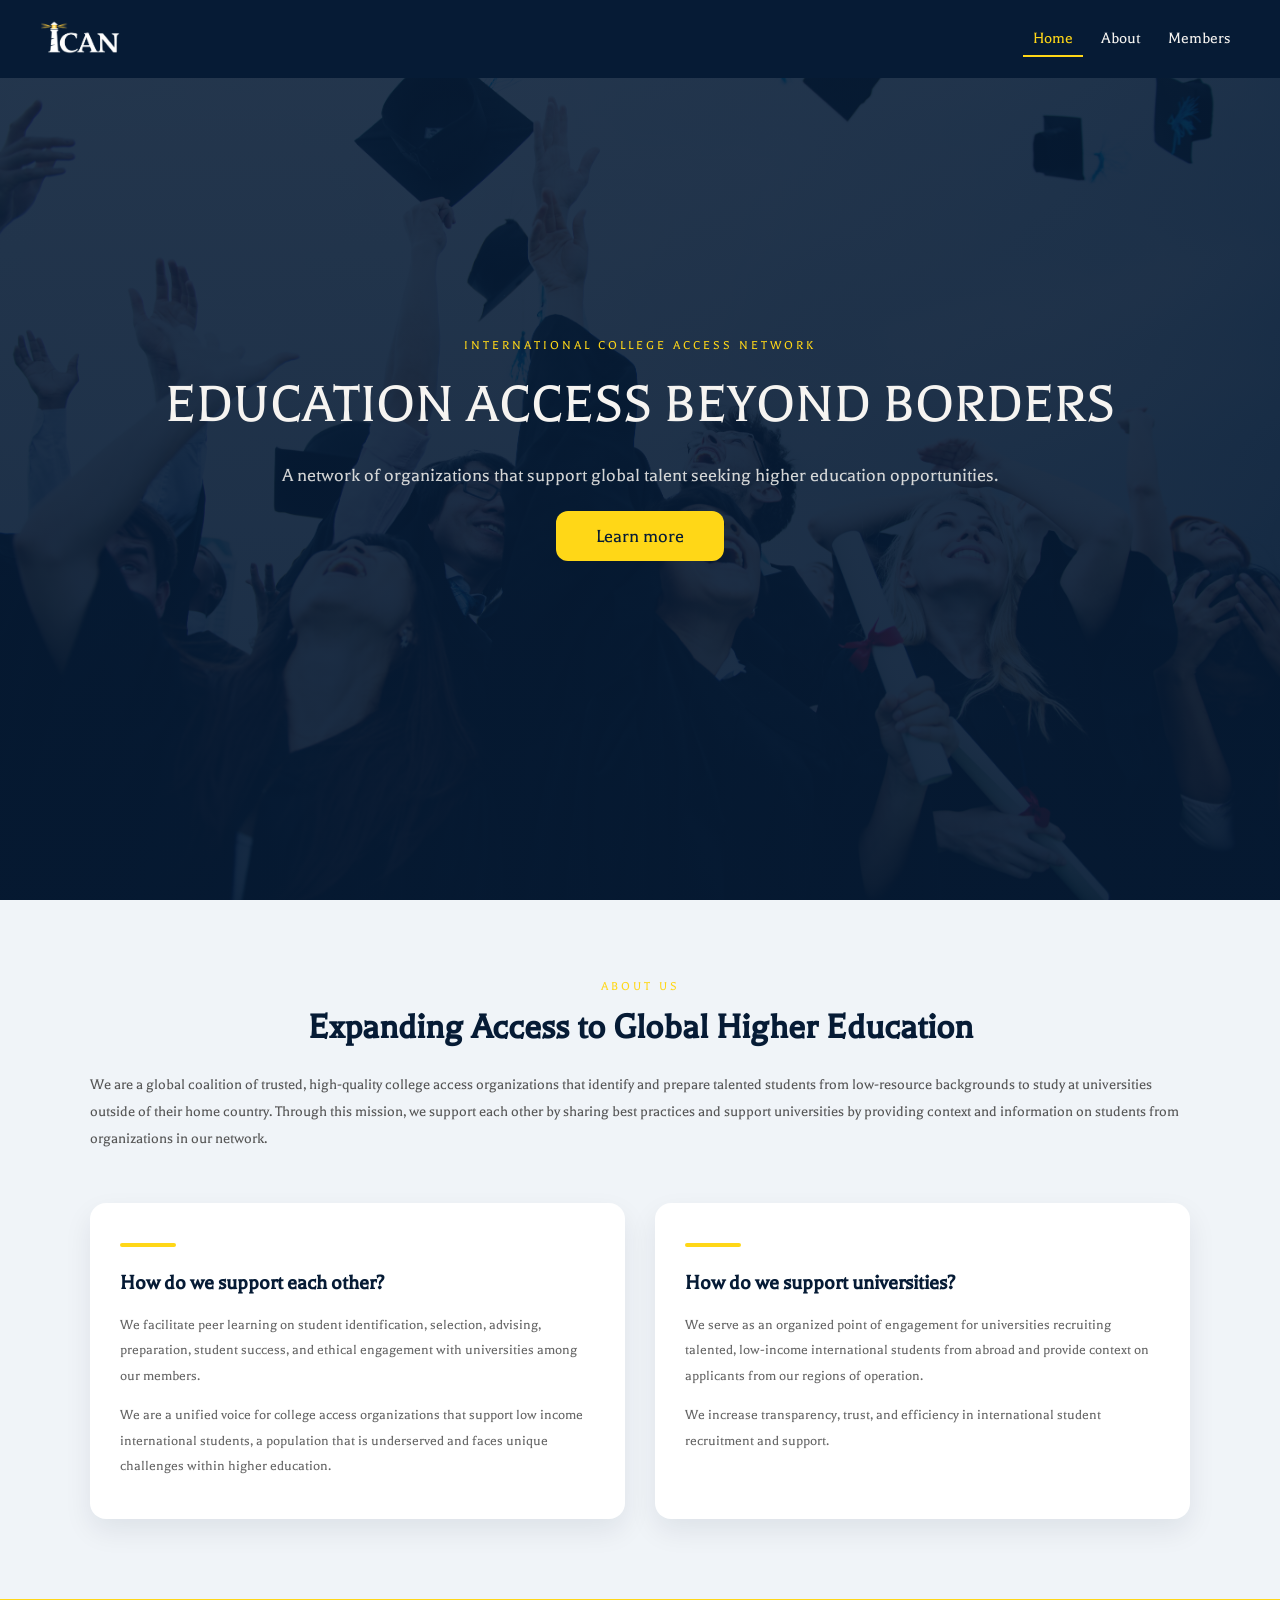
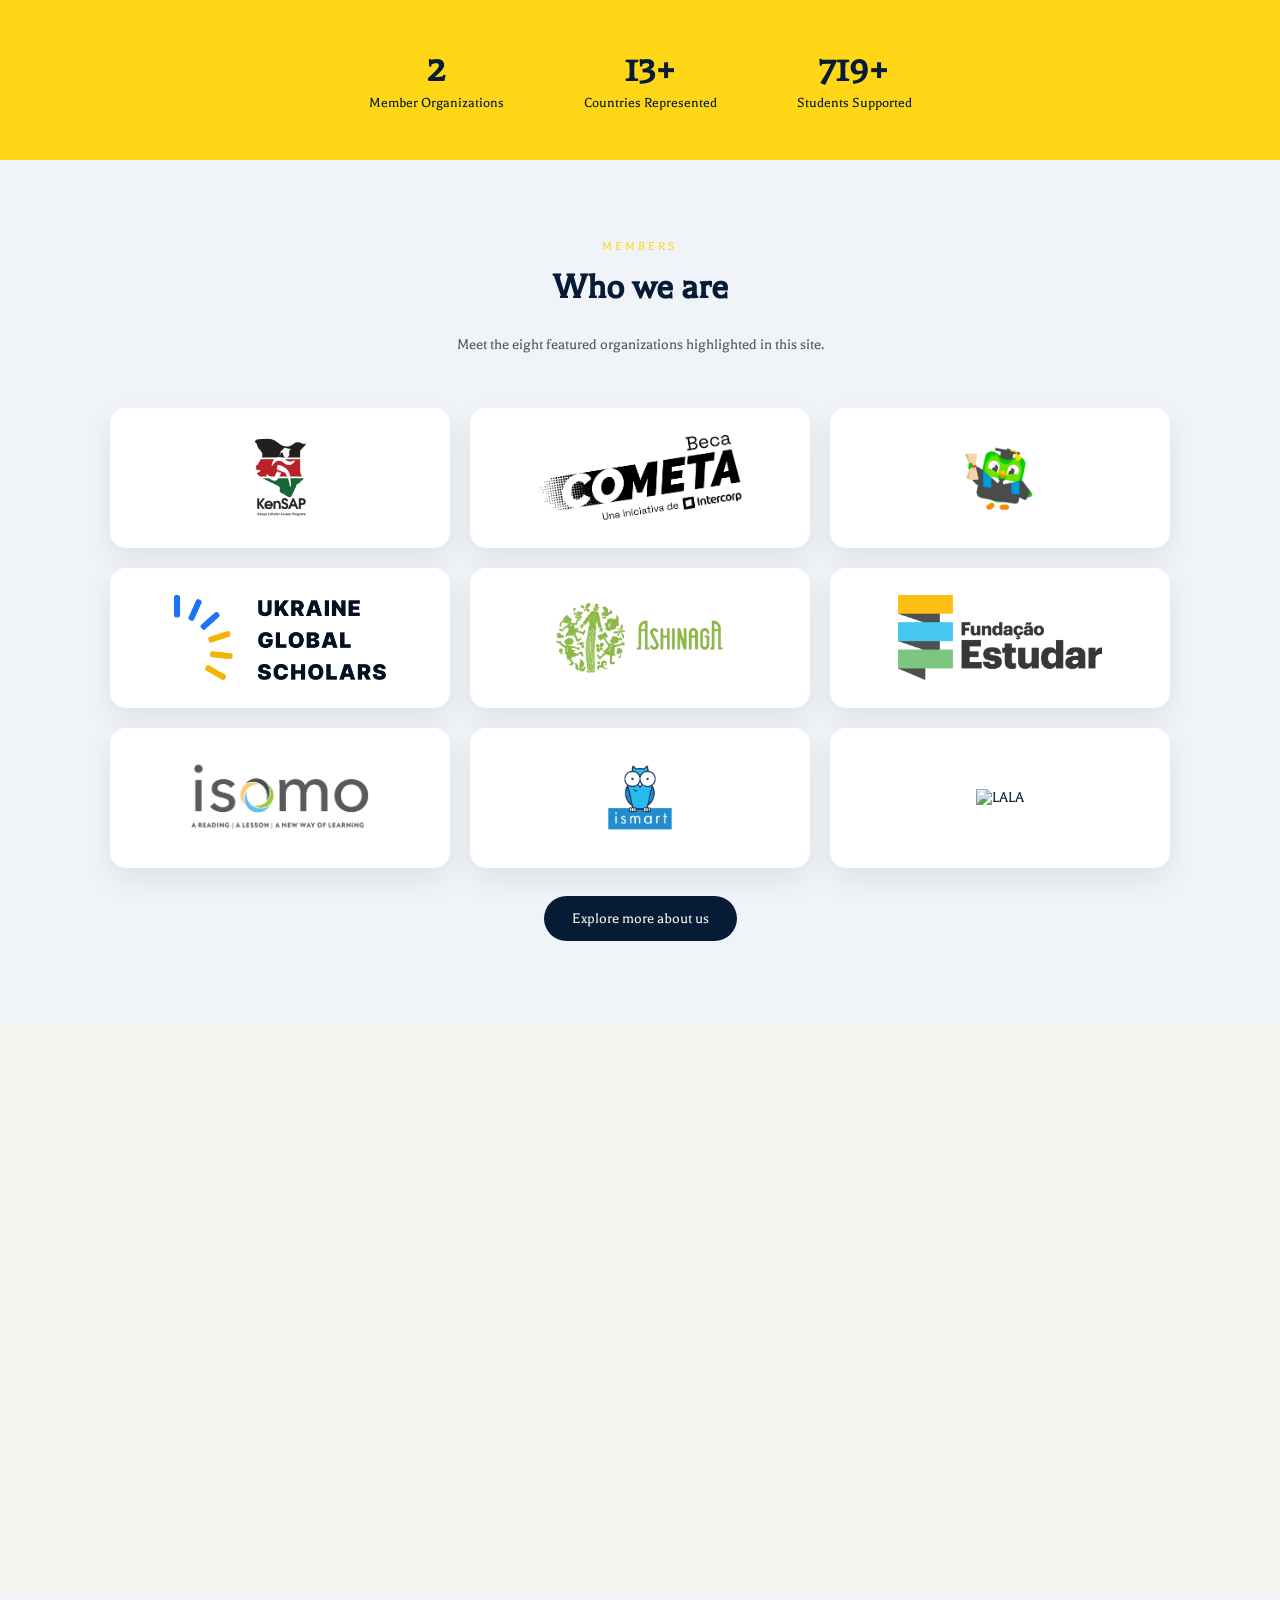
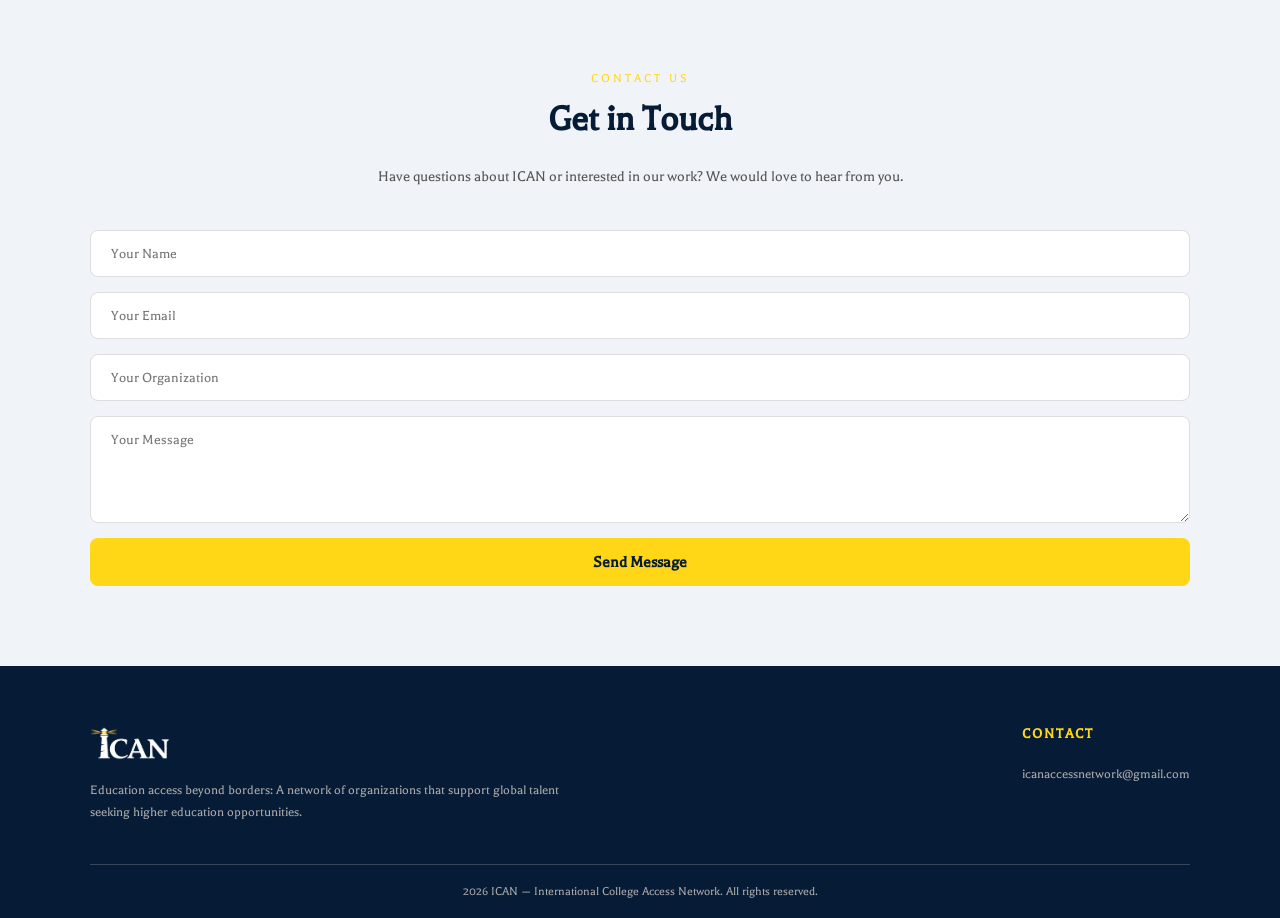
==== commit 03014f2d: "Update index.html" ====
--- a/index.html
+++ b/index.html
@@ -114,17 +114,16 @@
             <div class="member-card">
                 <img src="member6.png" alt="Fundação Estudar">
             </div>
-        </div>
-
-        <div class="members-grid members-grid-two">
             <div class="member-card">
                 <img src="member7.png" alt="Bridge2Rwanda / Isomo">
             </div>
             <div class="member-card">
                 <img src="member8.png" alt="ISMART">
             </div>
-        </div>
-
+            <div class="member-card">
+                <img src="member9.png" alt="LALA">
+            </div>
+        </div>
         <a href="members.html" class="members-page-link">Explore more about us</a>
     </section>
 
